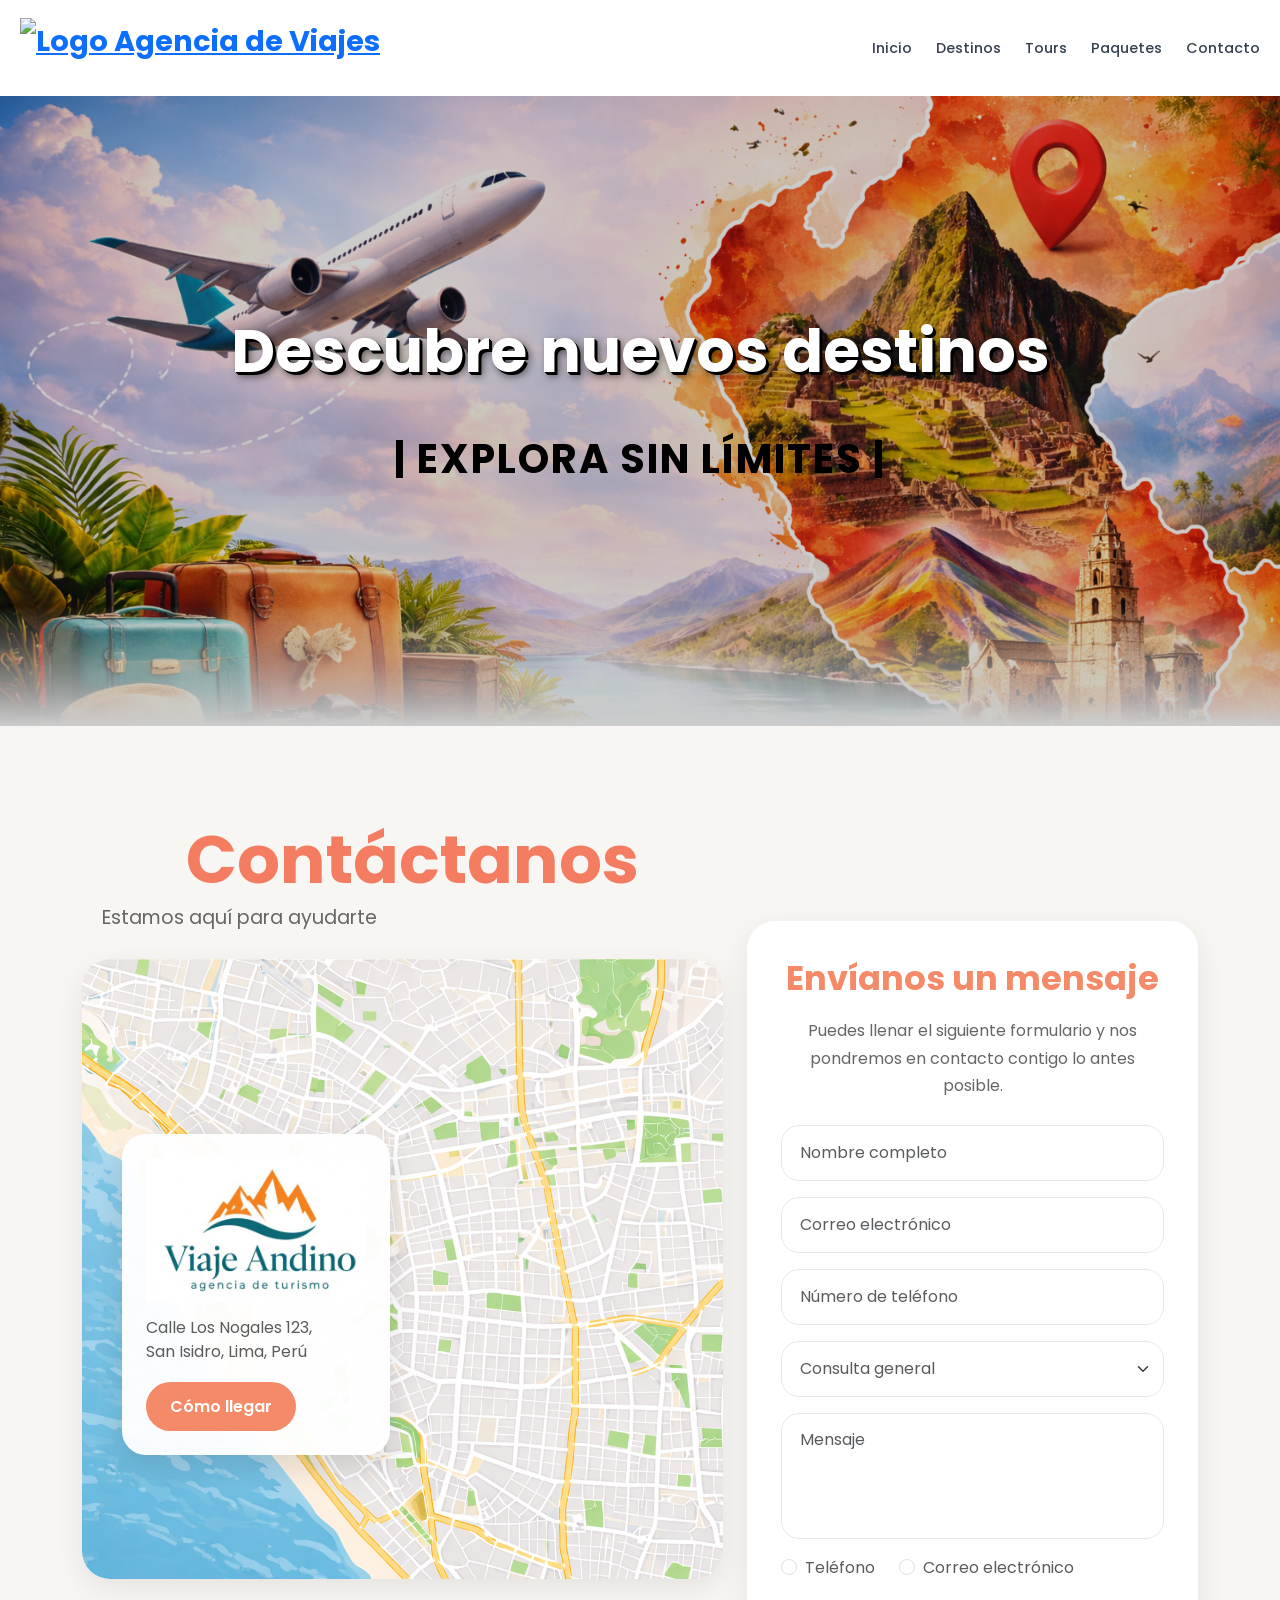
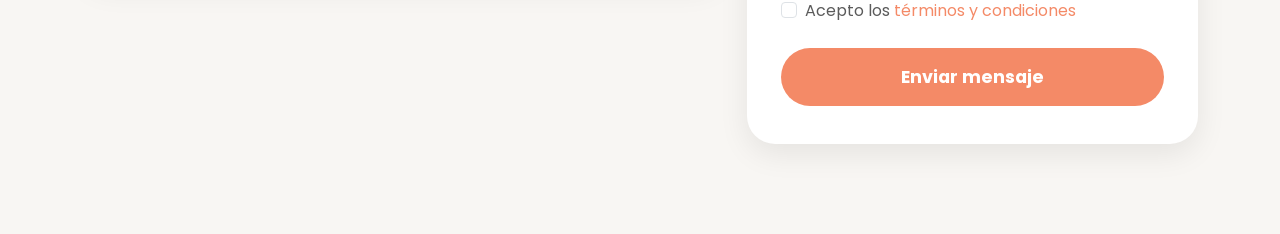
==== Contacto.html @ 8063d598 "Pagina de contacto actualizada" ====
<!doctype html>
<html lang="es">
<head>
  <meta charset="UTF-8">
  <meta name="viewport" content="width=device-width, initial-scale=1.0">
  <title>Contacto | Viaje Andino</title>

  <link href="https://cdn.jsdelivr.net/npm/bootstrap@5.3.3/dist/css/bootstrap.min.css" rel="stylesheet">
  <link href="https://fonts.googleapis.com/css2?family=Poppins:wght@400;500;600;700&display=swap" rel="stylesheet">
  <link rel="stylesheet" href="css/styles.css">
</head>
<body>

  <!-- HEADER / MENU -->
  <header>
    <nav class="contenedor-nav">
        <div class="logo">
            <a href="index.html">
                <img src="img/logo.png" alt="Logo Agencia de Viajes" class="img-logo" />
            </a>
        </div>
        <div class="menu-hamburguesa" id="btn-abrir">
            <i class="fa-solid fa-bars"></i>
        </div>

        <ul class="menu" id="menu-enlaces">
            <div class="btn-cerrar" id="btn-cerrar">
                <i class="fa-solid fa-xmark"></i>
            </div>            
            <li><a href="index.html">Inicio</a></li>
            <li><a href="destinos.html">Destinos</a></li>
            <li><a href="tours.html">Tours</a></li>
            <li><a href="paquetes.html">Paquetes</a></li>
            <li><a href="contacto.html">Contacto</a></li>
        </ul>
    </nav>
</header>
<section class="banner">
  <img src="img/Banner-contacto4.png" alt="Banner contacto">

  <div class="overlay-hero">
    <div class="banner-texto">
      <h2>Descubre nuevos destinos</h2>
      <p>| EXPLORA SIN LÍMITES |</p>
    </div>
  </div>
</section>

  <!-- CONTACTO -->
  <main>
    <section class="contacto">
      <div class="container">
        <div class="row align-items-start g-4">

          <!-- IZQUIERDA -->
          <div class="col-lg-7">
            <div class="contacto-header">
              <h2 class="contacto-titulo">Contáctanos</h2>
              <p class="contacto-subtitulo">Estamos aquí para ayudarte</p>
            </div>

            <div class="mapa-box">
              <img src="img/mapa-contacto.png" alt="Mapa de ubicación" class="mapa-img">

              <div class="info-agencia">
                <img src="img/LOGO AGENCIA.jpeg" alt="Logo Viaje Andino" class="logo-agencia">
                <p>Calle Los Nogales 123,<br>San Isidro, Lima, Perú</p>
                <a href="#" class="btn-llegar">Cómo llegar</a>
              </div>
            </div>
          </div>

          <!-- DERECHA -->
          <div class="col-lg-5">
            <div class="formulario-contacto">
              <h3>Envíanos un mensaje</h3>
              <p>
                Puedes llenar el siguiente formulario y nos pondremos en contacto contigo
                lo antes posible.
              </p>

              <form>
                <div class="mb-3">
                  <input type="text" class="form-control" placeholder="Nombre completo">
                </div>

                <div class="mb-3">
                  <input type="email" class="form-control" placeholder="Correo electrónico">
                </div>

                <div class="mb-3">
                  <input type="text" class="form-control" placeholder="Número de teléfono">
                </div>

                <div class="mb-3">
                  <select class="form-select">
                    <option selected>Consulta general</option>
                    <option>Reservas</option>
                    <option>Paquetes turísticos</option>
                    <option>Información</option>
                  </select>
                </div>

                <div class="mb-3">
                  <textarea class="form-control" rows="4" placeholder="Mensaje"></textarea>
                </div>

                <div class="mb-3 d-flex gap-4 flex-wrap">
                  <div class="form-check">
                    <input class="form-check-input" type="radio" name="contacto" id="telefono">
                    <label class="form-check-label" for="telefono">Teléfono</label>
                  </div>

                  <div class="form-check">
                    <input class="form-check-input" type="radio" name="contacto" id="correo">
                    <label class="form-check-label" for="correo">Correo electrónico</label>
                  </div>
                </div>

                <div class="form-check mb-4">
                  <input class="form-check-input" type="checkbox" id="terminos">
                  <label class="form-check-label" for="terminos">
                    Acepto los <a href="#">términos y condiciones</a>
                  </label>
                </div>

                <button type="submit" class="btn-enviar-contacto">Enviar mensaje</button>
              </form>
            </div>
          </div>

        </div>
      </div>
    </section>
  </main>

</body>
</html>
---- css/styles.css ----
/* GENERAL */

*{
margin:0;
padding:0;
box-sizing:border-box;
}

body{
font-family: Arial, Helvetica, sans-serif;
background:#e4e4e4;
line-height:1.6;
}


h2{
margin-bottom:40px;
text-align:center;
font-size:32px;
}

img{
width:100%;
display:block;
}

/* HEADER */

/* menú */

.header {
    position: fixed; /* Cambiado a fixed para que te siga al bajar */
    top: 0;
    left: 0;
    width: 100%;
    /* Fondo oscuro semi-transparente para dar contraste */
    background-color: rgba(0, 0, 0, 0.787); 
    backdrop-filter: blur(5px);     
    padding: 15px 0;
    z-index: 1000;
    transition: all 0.3s ease;
}

.contenedor-nav {
    max-width: 1400px;
    margin: 0 auto;
    display: flex;
    justify-content: space-between; 
    align-items: center;
    padding: 0 20px;
}

.img-logo {
  height: 60px; 
    width: auto; 
    display: block;
    transition: transform 0.3s ease; 
}

.menu {
    display: flex;
    gap: 30px;
    list-style: none;
    margin: 0;
    padding: 0;
}

.menu a {
    text-decoration: none;
    color: rgb(255, 255, 255);
    font-weight: 500;
    font-size: 0.9rem;
    transition: color 0.3s ease;
}

.menu a:hover {
    color: #fb4816; /* Un color de acento (rojo/naranja) que resalte */
}

.menu-hamburguesa, .btn-cerrar{
        display: none;
    }
/* 2. CELULARES GRANDES / TABLETS VERTICALES (Máximo 768px)
   Activación del Menú Hamburguesa y Grid */
@media screen and (max-width: 768px) {
    /* --- NAVEGACIÓN MÓVIL (HAMBURGUESA) --- */
    .menu-hamburguesa {
        display: block; /* Aparecen las 3 líneas */
        font-size: 2rem;
        cursor: pointer;
        color: #6d6d6d;
    }

    .menu {
        position: fixed;
        top: 0;
        right: -100%; /* Oculto a la derecha */
        width: 100%;
        height: 100vh;
        background: rgba(33, 33, 33, 0.95); 
        backdrop-filter: blur(15px); 
        display: flex;
        flex-direction: column;
        justify-content: center;
        align-items: center;
        transition: 0.5s cubic-bezier(0.4, 0, 0.2, 1);
        z-index: 9999;
    }

    .menu.active {
        right: 0; /* Desliza hacia adentro */
    }

    .btn-cerrar {
        display: block; /* Aparece la X */
        position: absolute;
        top: 30px;
        right: 30px;
        color: #6d6d6d;
        font-size: 2.5rem;
        cursor: pointer;
    }

    .menu li {
        margin: 20px 0;
    }

    .menu li a {
        color: #fff;
        font-size: 1.8rem;
        text-transform: uppercase;
    }
}
/* banner */


.banner img{
width:100%;
height:99vh;   
object-fit:cover;
display:block;
}

.banner::after{

content:"";

position:absolute;
left:0;
bottom:0;

width:100%;
height:120px;

background:linear-gradient(
to bottom,
rgba(255,255,255,0),
rgba(255,255,255,1)
);

}

.banner-texto{

 position: absolute;
    top: 0;
    left: 0;
    width: 100%;
    height: 100%;

    display: flex;
    flex-direction: column;
    justify-content: center; 
    align-items: center;     

    text-align: center;
    color: white;
    padding: 0 20px;

}

.banner-texto h2{
font-size:60px;
font-weight:bold;

text-shadow:
1px 1px 0 #000,
2px 2px 0 #000,
3px 3px 0 #000,
4px 4px 8px rgba(0,0,0,0.6);
}

.banner-texto p{
font-weight:bold;
font-size:40px;
letter-spacing:2px;
color: #000;
}

/* Banner texto responsive */
@media (max-width: 576px) {    

    .banner-texto h2 {
        font-size: 40px; 
        line-height: 1.2; 
    }

    .banner-texto p {
        font-size: 17px; 
    }

    .banner img{
    width: 100%;
    height: 100%;
    object-fit: cover;
}

.banner {
    position: relative;
    width: 100%;
    height: 400px; /* ajusta la altura de tu banner */
    overflow: hidden;
}

}

/* POR QUE CON NOSOTROS */

.por-que-nosotros{
background:#ffffff;
padding:75px 0;
}

.beneficio{

display:flex;
align-items:center;
gap:12px;

}

.icono{

font-size:28px;
color:#ff6b6b;

}

.beneficio h3{

margin:0;
font-weight:bold;


}

/* mobile */

@media (max-width:576px){

.beneficio{

flex-direction:column;
text-align:center;
margin-bottom:30px;
}

.icono{

font-size:32px;

}

}

/* PASOS PARA REGISTRAR VIAJE */


.pasos-viaje{

padding:80px 0;
background:#f8f9fa;

}


.imagen-pasos img{

width:100%;
border-radius:12px;

}


.paso{

background:white;

padding:25px;

border-radius:12px;

box-shadow:0 5px 15px rgba(0,0,0,0.08);

text-align:center;

transition:0.3s;

}

.paso:hover{

transform:translateY(-5px);

box-shadow:0 10px 25px rgba(0,0,0,0.15);

}


.icono-paso{

font-size:35px;

color:#ff6b6b;

margin-bottom:10px;

}


.paso h3{

font-size:18px;
font-weight:bold;

margin-bottom:8px;

}


.paso p{

font-size:14px;
color:#555;

}

/* SECCION CTA VIAJE */

.cta-viaje{
padding:120px 0;
}


.btn-cta{

display:inline-block;

margin-top:20px;

padding:12px 30px;

background:#ff6b6b;
color:white;

text-decoration:none;
font-weight:bold;

border-radius:30px;

}

/* DESTINOS POPULARES */

.destinos-populares{
padding:80px 0;
background:#f1f3f5;
}

.grid-destinos{

display:grid;
grid-template-columns:repeat(3,1fr);
grid-auto-rows:200px;
gap:15px;

margin-top:40px;
}

.destino{
position:relative;
overflow:hidden;
border-radius:10px;
display:block;
}

.destino img{
width:100%;
height:100%;
object-fit:cover;
display:block;
}

.overlay{

position:absolute;
top:0;
left:0;

width:100%;
height:100%;

background:rgba(0,0,0,0.6);

color:white;

display:flex;
flex-direction:column;
justify-content:center;
align-items:center;

text-align:center;

opacity:0;
transition:0.3s;

}

.overlay h3{ 

    font-size:30px; 
}

.destino:hover .overlay{
opacity:1;
}


.destino.grande{
grid-column:span 2;
grid-row:span 2;
}


@media (max-width:576px){

.grid-destinos{
grid-template-columns:1fr;
}

.destino.grande{
grid-column:span 1;
grid-row:span 1;
}

.overlay{
opacity:1;
justify-content:flex-end;
align-items:flex-start;
}

.overlay h3{

position:absolute;
bottom:20px;
left:20px;

color:white;
font-size:22px;
font-weight:bold;

text-shadow:0 2px 10px rgba(0,0,0,0.6);

}


}

/* PROMOCIONES */

.promo-viaje{

padding:120px 0;

}


/* TOUR PAQUETES */

.tour-paquetes{
background:#b197fc;
padding:80px 0;
}

.paquete{
background:white;
padding:30px;
border-radius:10px;
text-align:center;
min-height:200px;
box-shadow:0 4px 10px rgba(0,0,0,0.1);
}

.paquete h3{
margin-bottom:15px;
}

.paquete-card{
background:white;
border-radius:10px;
overflow:hidden;
box-shadow:0 4px 10px rgba(0,0,0,0.1);
transition:0.3s;
}

.paquete-card:hover{
transform:translateY(-5px);
}

.paquete-card img{
height:200px;
object-fit:cover;
}

.paquete-info{
padding:20px;
text-align:center;
}

.paquete-info h3{
margin-bottom:10px;
}

.duracion{
font-size:14px;
margin-bottom:10px;
color:#555;
}

.precio{
font-size:18px;
margin:15px 0;
color:#ff6b6b;
}

.btn-paquete{
display:inline-block;
padding:10px 20px;
background:#ff6b6b;
color:white;
text-decoration:none;
border-radius:5px;
}

.btn-paquete:hover{
background:#fa5252;
}

/* FOOTER */

footer{
background:#343a40;
color:white;
padding:40px 0;
text-align:center;
}


/* BOTONES DE LAS SECCIONES */


.btn-vermas{
display:inline-block;
padding:12px 25px;
background:#ff6b6b;
color:white;
text-decoration:none;
border-radius:6px;
margin-top:20px;
}

.btn-vermas:hover{
background:#fa5252;
}
/* CONTACTO */
*{
    margin: 0;
    padding: 0;
    box-sizing: border-box;
}

body{
    font-family: 'Poppins', sans-serif;
    background-color: #f8f6f3;
}

/* HEADER */
header{
    background-color: #ffffff;
    padding: 18px 0;
    box-shadow: 0 2px 8px rgba(0,0,0,0.05);
}

.logo{
    font-size: 1.8rem;
    font-weight: 700;
    color: #0f766e;
    margin: 0;
}

.menu{
    list-style: none;
    display: flex;
    justify-content: flex-end;
    gap: 24px;
    margin: 0;
    padding: 0;
}

.menu li a{
    text-decoration: none;
    color: #374151;
    font-weight: 500;
}

.menu li a:hover{
    color: #f48a67;
}

/* BANNER */
/* HEADER */
header{
    background-color: #ffffff;
    padding: 18px 0;
    box-shadow: 0 2px 8px rgba(0,0,0,0.05);
    margin-bottom: 0;
}

.logo{
    font-size: 1.8rem;
    font-weight: 700;
    color: #0f766e;
    margin: 0;
}

.menu{
    list-style: none;
    display: flex;
    justify-content: flex-end;
    gap: 24px;
    margin: 0;
    padding: 0;
}

.menu li a{
    text-decoration: none;
    color: #374151;
    font-weight: 500;
}

.menu li a:hover{
    color: #f48a67;
}

/* BANNER */
.banner{
    position: relative;
    width: 100%;
    height: 70vh;
    min-height: 500px;
    max-height: 750px;
    overflow: hidden;
}

.banner img{
    width: 100%;
    height: 100%;
    object-fit: cover;
    object-position: center 25%;
    display: block;
}

.overlay-hero{
    position: absolute;
    inset: 0;
    background: rgba(0, 0, 0, 0.20);
    display: flex;
    justify-content: center;
    align-items: center;
    z-index: 1;
}

.banner-texto{
    position: absolute;
    top: 50%;
    left: 50%;
    transform: translate(-50%, -50%);
    text-align: center;
    color: #fff;
    z-index: 2;
    width: 100%;
    padding: 0 20px;
}

@media (max-width: 991px){
    .banner{
        height: 48vh;
        min-height: 320px;
    }

    .banner-texto h2{
        font-size: 2.2rem;
    }

    .banner-texto p{
        font-size: 1rem;
        letter-spacing: 2px;
    }
}

/* RESPONSIVE */
@media (max-width: 991px){
    .menu{
        justify-content: center;
        flex-wrap: wrap;
        gap: 14px;
        margin-top: 15px;
    }

    .banner{
        height: 360px;
    }

    .banner img{
        object-position: center 22%;
    }

    .banner-texto h2{
        font-size: 2.3rem;
    }

    .banner-texto p{
        font-size: 1rem;
        letter-spacing: 2px;
    }
}

@media (max-width: 576px){
    .banner{
        height: 280px;
    }

    .banner img{
        object-position: center 25%;
    }

    .banner-texto h2{
        font-size: 1.8rem;
    }

    .banner-texto p{
        font-size: 0.9rem;
        letter-spacing: 1px;
    }
}

/* CONTACTO */
.contacto{
    background-color: #f8f6f3;
    padding: 100px 0 90px;
}

.contacto-header{
    margin-bottom: 25px;
    padding-left: 20px;
}

.contacto-titulo{
    font-size: 4.2rem;
    line-height: 1;
    font-weight: 700;
    color: #f47c61;
    margin-bottom: 10px;
}

.contacto-subtitulo{
    font-size: 1.2rem;
    color: #666;
    margin: 0;
}

.mapa-box{
    position: relative;
    border-radius: 28px;
    overflow: hidden;
    min-height: 620px;
    background-color: #fff;
    box-shadow: 0 10px 30px rgba(0,0,0,0.08);
}

.mapa-img{
    width: 100%;
    height: 620px;
    object-fit: cover;
    display: block;
}

.info-agencia{
    position: absolute;
    left: 40px;
    top: 175px;
    background: rgba(255,255,255,0.96);
    padding: 24px;
    border-radius: 24px;
    box-shadow: 0 12px 30px rgba(0,0,0,0.12);
    max-width: 360px;
}

.logo-agencia{
    width: 220px;
    max-width: 100%;
    margin-bottom: 14px;
}

.info-agencia p{
    font-size: 1rem;
    color: #5b5b5b;
    line-height: 1.5;
    margin-bottom: 18px;
}

.btn-llegar{
    display: inline-block;
    background-color: #f48a67;
    color: #fff;
    text-decoration: none;
    padding: 12px 24px;
    border-radius: 999px;
    font-weight: 600;
}

.btn-llegar:hover{
    background-color: #ef7b55;
    color: #fff;
}

/* FORMULARIO */
.formulario-contacto{
    background-color: #fff;
    border-radius: 28px;
    padding: 38px 34px;
    box-shadow: 0 10px 30px rgba(0,0,0,0.08);
    margin-top: 95px;
}

.formulario-contacto h3{
    text-align: center;
    color: #f48a67;
    font-size: 2.1rem;
    font-weight: 700;
    margin-bottom: 18px;
}

.formulario-contacto p{
    text-align: center;
    color: #666;
    font-size: 1rem;
    line-height: 1.7;
    margin-bottom: 26px;
}

.formulario-contacto .form-control,
.formulario-contacto .form-select{
    min-height: 56px;
    border-radius: 18px;
    border: 1px solid #ebe7e4;
    box-shadow: none;
    padding: 14px 18px;
    color: #5a5a5a;
}

.formulario-contacto textarea.form-control{
    min-height: 120px;
    resize: none;
}

.formulario-contacto .form-control:focus,
.formulario-contacto .form-select:focus{
    border-color: #f48a67;
    box-shadow: 0 0 0 0.15rem rgba(244, 138, 103, 0.18);
}

.form-check-input:checked{
    background-color: #f48a67;
    border-color: #f48a67;
}

.form-check-label{
    color: #5b5b5b;
}

.form-check-label a{
    color: #f48a67;
    text-decoration: none;
}

.btn-enviar-contacto{
    width: 100%;
    border: none;
    background-color: #f48a67;
    color: #fff;
    padding: 15px;
    border-radius: 999px;
    font-size: 1.1rem;
    font-weight: 700;
}

.btn-enviar-contacto:hover{
    background-color: #ef7b55;
}

/* RESPONSIVE */
@media (max-width: 991px){
    .menu{
        justify-content: center;
        flex-wrap: wrap;
        gap: 14px;
        margin-top: 15px;
    }

    .banner{
        height: 250px;
    }

    .banner-texto{
        left: 6%;
    }

    .banner-texto h2{
        font-size: 2rem;
    }

    .contacto{
        padding: 80px 0 70px;
    }

    .contacto-header{
        padding-left: 0;
        text-align: center;
    }

    .contacto-titulo{
        font-size: 3rem;
    }

    .mapa-box{
        min-height: auto;
    }

    .mapa-img{
        height: 360px;
    }

    .info-agencia{
        position: static;
        max-width: 100%;
        border-radius: 0 0 24px 24px;
        box-shadow: none;
    }

    .formulario-contacto{
        margin-top: 0;
    }
}
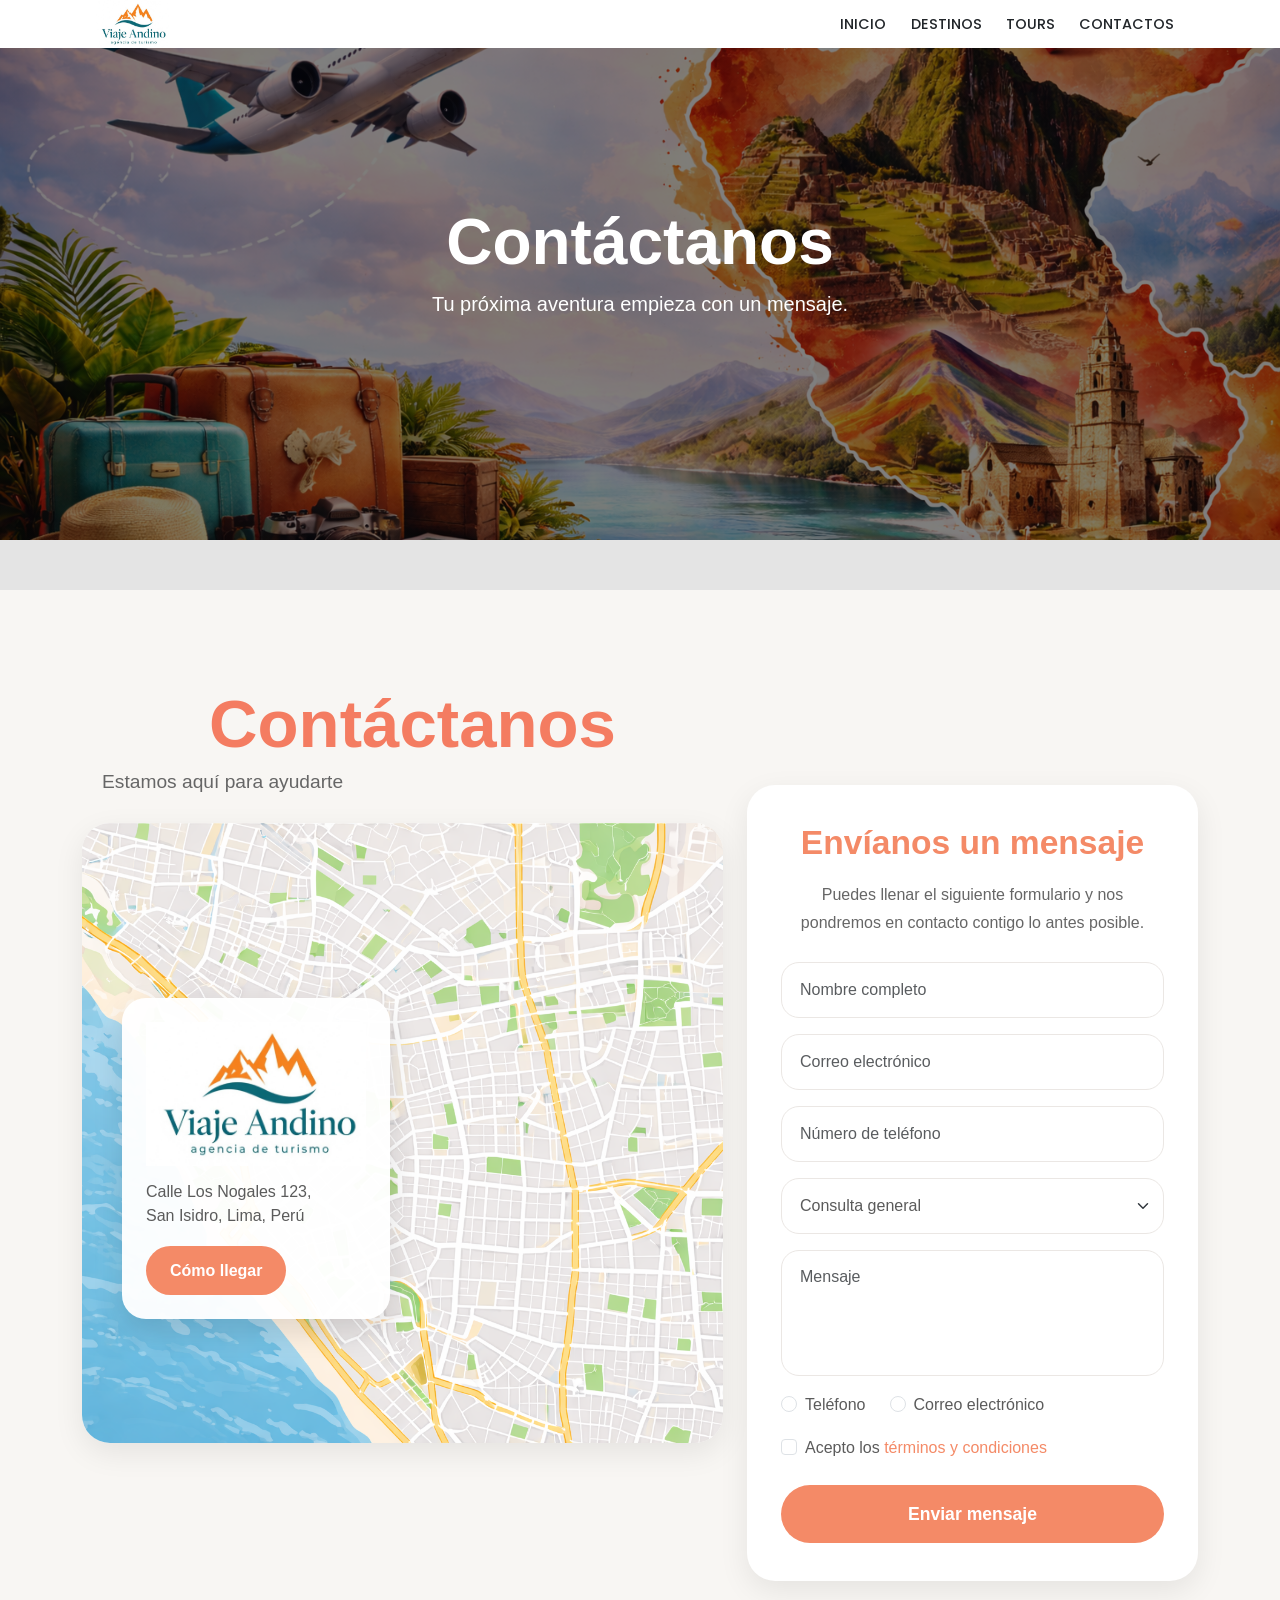
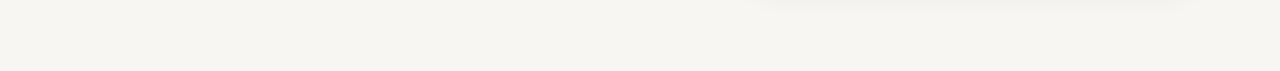
==== commit b89030b0: "Actualizacion a main" ====
--- a/Contacto.html
+++ b/Contacto.html
@@ -12,38 +12,32 @@
 <body>
 
   <!-- HEADER / MENU -->
-  <header>
-    <nav class="contenedor-nav">
-        <div class="logo">
-            <a href="index.html">
-                <img src="img/logo.png" alt="Logo Agencia de Viajes" class="img-logo" />
-            </a>
+ <header id="header">       
+<nav class="menu">         
+    <div class="logo">           
+        <a href="#">             
+            <img src="img/LOGO AGENCIA.jpeg" alt="" class="img-fluid img-logo" />           
+        </a>           
+        <a href="#" class="btn-menu" id="btn-menu">             
+            <i class="fa-solid fa-bars icono-menu"></i>           
+        </a>         
+    </div>         
+    <div class="enlaces" id="enlaces">           
+        <a href="index.html">INICIO</a>          
+        <a href="destinos.html">DESTINOS</a>           
+        <a href="tour.html">TOURS</a>           
+        <a href="contacto.html">CONTACTOS</a>                 
+        </div>       
+        </nav>     
+    </header>
+
+<!--BANNER -->
+
+<section class="hero">
+        <div class="container">
+            <h1 class="display-3 fw-bold">Contáctanos</h1>
+            <p class="lead">Tu próxima aventura empieza con un mensaje.</p>
         </div>
-        <div class="menu-hamburguesa" id="btn-abrir">
-            <i class="fa-solid fa-bars"></i>
-        </div>
-
-        <ul class="menu" id="menu-enlaces">
-            <div class="btn-cerrar" id="btn-cerrar">
-                <i class="fa-solid fa-xmark"></i>
-            </div>            
-            <li><a href="index.html">Inicio</a></li>
-            <li><a href="destinos.html">Destinos</a></li>
-            <li><a href="tours.html">Tours</a></li>
-            <li><a href="paquetes.html">Paquetes</a></li>
-            <li><a href="contacto.html">Contacto</a></li>
-        </ul>
-    </nav>
-</header>
-<section class="banner">
-  <img src="img/Banner-contacto4.png" alt="Banner contacto">
-
-  <div class="overlay-hero">
-    <div class="banner-texto">
-      <h2>Descubre nuevos destinos</h2>
-      <p>| EXPLORA SIN LÍMITES |</p>
-    </div>
-  </div>
 </section>
 
   <!-- CONTACTO -->
@@ -133,6 +127,9 @@
       </div>
     </section>
   </main>
+  
+<script src="js/WE_MC_02_headroom.min.js"></script>
+<script src="js/WE_MC_04_menu-flex.js"></script>
 
 </body>
 </html>
--- a/css/styles.css
+++ b/css/styles.css
@@ -26,111 +26,93 @@
 
 /* HEADER */
 
-/* menú */
-
-.header {
-    position: fixed; /* Cambiado a fixed para que te siga al bajar */
+/* inicio de menú */
+
+header{
+    background-color:#fff;
+    position: fixed;
     top: 0;
-    left: 0;
     width: 100%;
-    /* Fondo oscuro semi-transparente para dar contraste */
-    background-color: rgba(0, 0, 0, 0.787); 
-    backdrop-filter: blur(5px);     
-    padding: 15px 0;
     z-index: 1000;
-    transition: all 0.3s ease;
-}
-
-.contenedor-nav {
-    max-width: 1400px;
-    margin: 0 auto;
+    box-shadow: 0 0 4px var(--colorSombras);
+}
+
+.menu{
+    width: 85%;
+    margin: auto;
     display: flex;
-    justify-content: space-between; 
+    flex-direction: row;
+    justify-content: space-between;
     align-items: center;
-    padding: 0 20px;
-}
-
-.img-logo {
-  height: 60px; 
-    width: auto; 
-    display: block;
-    transition: transform 0.3s ease; 
-}
-
-.menu {
-    display: flex;
-    gap: 30px;
-    list-style: none;
-    margin: 0;
-    padding: 0;
-}
-
-.menu a {
-    text-decoration: none;
-    color: rgb(255, 255, 255);
-    font-weight: 500;
-    font-size: 0.9rem;
-    transition: color 0.3s ease;
-}
-
-.menu a:hover {
-    color: #fb4816; /* Un color de acento (rojo/naranja) que resalte */
-}
-
-.menu-hamburguesa, .btn-cerrar{
-        display: none;
-    }
-/* 2. CELULARES GRANDES / TABLETS VERTICALES (Máximo 768px)
-   Activación del Menú Hamburguesa y Grid */
-@media screen and (max-width: 768px) {
-    /* --- NAVEGACIÓN MÓVIL (HAMBURGUESA) --- */
-    .menu-hamburguesa {
-        display: block; /* Aparecen las 3 líneas */
-        font-size: 2rem;
-        cursor: pointer;
-        color: #6d6d6d;
-    }
-
-    .menu {
-        position: fixed;
-        top: 0;
-        right: -100%; /* Oculto a la derecha */
+    font-family: 'Poppins';
+}
+
+.img-logo{
+    height: 3em;
+ 
+}
+
+.btn-menu{
+    display: none;
+}
+
+.enlaces{
+text-align: right;
+}
+.enlaces a{
+color: var(--colorParrafos);
+text-decoration: none;
+font-size: .9em;
+padding: .7em;
+font-weight: 500;
+}
+
+
+/*INICIO DE RESPONSIVE WEB DESING */
+
+@media screen and (max-width:1023px) {
+    .menu{
+flex-direction: column;
+    }
+    .btn-menu{
+        display: block;
+    }
+    .icono-menu{
+        color: var(--colorPrimario);
+        font-size: 2em;
+    }
+    .logo{
+        display: flex;
+        flex-direction: row;
+        justify-content: space-between;
         width: 100%;
-        height: 100vh;
-        background: rgba(33, 33, 33, 0.95); 
-        backdrop-filter: blur(15px); 
+        margin-top: 1em;
+    }
+    .enlaces{
         display: flex;
         flex-direction: column;
-        justify-content: center;
-        align-items: center;
-        transition: 0.5s cubic-bezier(0.4, 0, 0.2, 1);
-        z-index: 9999;
-    }
-
-    .menu.active {
-        right: 0; /* Desliza hacia adentro */
-    }
-
-    .btn-cerrar {
-        display: block; /* Aparece la X */
-        position: absolute;
-        top: 30px;
-        right: 30px;
-        color: #6d6d6d;
-        font-size: 2.5rem;
-        cursor: pointer;
-    }
-
-    .menu li {
-        margin: 20px 0;
-    }
-
-    .menu li a {
-        color: #fff;
-        font-size: 1.8rem;
-        text-transform: uppercase;
-    }
-}
+        text-align: center;
+    }
+}
+
+
+
+/* Banner inicio*/
+
+.hero-inicio{
+            background: linear-gradient(rgba(0,0,0,0.5), rgba(0,0,0,0.5)), 
+                        url('../img/banner.jpeg');
+            background-size: cover;
+            background-position: center;
+            height: 60vh;
+            display: flex;
+            align-items: center;
+            justify-content: center;
+            color: white;
+            text-align: center;
+            margin-bottom: 50px;
+        }
+
 /* banner */
 
 
@@ -488,7 +470,7 @@
 /* TOUR PAQUETES */
 
 .tour-paquetes{
-background:#b197fc;
+background:#d9d5e4;
 padding:80px 0;
 }
 
@@ -582,187 +564,9 @@
 .btn-vermas:hover{
 background:#fa5252;
 }
-/* CONTACTO */
-*{
-    margin: 0;
-    padding: 0;
-    box-sizing: border-box;
-}
-
-body{
-    font-family: 'Poppins', sans-serif;
-    background-color: #f8f6f3;
-}
-
-/* HEADER */
-header{
-    background-color: #ffffff;
-    padding: 18px 0;
-    box-shadow: 0 2px 8px rgba(0,0,0,0.05);
-}
-
-.logo{
-    font-size: 1.8rem;
-    font-weight: 700;
-    color: #0f766e;
-    margin: 0;
-}
-
-.menu{
-    list-style: none;
-    display: flex;
-    justify-content: flex-end;
-    gap: 24px;
-    margin: 0;
-    padding: 0;
-}
-
-.menu li a{
-    text-decoration: none;
-    color: #374151;
-    font-weight: 500;
-}
-
-.menu li a:hover{
-    color: #f48a67;
-}
-
-/* BANNER */
-/* HEADER */
-header{
-    background-color: #ffffff;
-    padding: 18px 0;
-    box-shadow: 0 2px 8px rgba(0,0,0,0.05);
-    margin-bottom: 0;
-}
-
-.logo{
-    font-size: 1.8rem;
-    font-weight: 700;
-    color: #0f766e;
-    margin: 0;
-}
-
-.menu{
-    list-style: none;
-    display: flex;
-    justify-content: flex-end;
-    gap: 24px;
-    margin: 0;
-    padding: 0;
-}
-
-.menu li a{
-    text-decoration: none;
-    color: #374151;
-    font-weight: 500;
-}
-
-.menu li a:hover{
-    color: #f48a67;
-}
-
-/* BANNER */
-.banner{
-    position: relative;
-    width: 100%;
-    height: 70vh;
-    min-height: 500px;
-    max-height: 750px;
-    overflow: hidden;
-}
-
-.banner img{
-    width: 100%;
-    height: 100%;
-    object-fit: cover;
-    object-position: center 25%;
-    display: block;
-}
-
-.overlay-hero{
-    position: absolute;
-    inset: 0;
-    background: rgba(0, 0, 0, 0.20);
-    display: flex;
-    justify-content: center;
-    align-items: center;
-    z-index: 1;
-}
-
-.banner-texto{
-    position: absolute;
-    top: 50%;
-    left: 50%;
-    transform: translate(-50%, -50%);
-    text-align: center;
-    color: #fff;
-    z-index: 2;
-    width: 100%;
-    padding: 0 20px;
-}
-
-@media (max-width: 991px){
-    .banner{
-        height: 48vh;
-        min-height: 320px;
-    }
-
-    .banner-texto h2{
-        font-size: 2.2rem;
-    }
-
-    .banner-texto p{
-        font-size: 1rem;
-        letter-spacing: 2px;
-    }
-}
-
-/* RESPONSIVE */
-@media (max-width: 991px){
-    .menu{
-        justify-content: center;
-        flex-wrap: wrap;
-        gap: 14px;
-        margin-top: 15px;
-    }
-
-    .banner{
-        height: 360px;
-    }
-
-    .banner img{
-        object-position: center 22%;
-    }
-
-    .banner-texto h2{
-        font-size: 2.3rem;
-    }
-
-    .banner-texto p{
-        font-size: 1rem;
-        letter-spacing: 2px;
-    }
-}
-
-@media (max-width: 576px){
-    .banner{
-        height: 280px;
-    }
-
-    .banner img{
-        object-position: center 25%;
-    }
-
-    .banner-texto h2{
-        font-size: 1.8rem;
-    }
-
-    .banner-texto p{
-        font-size: 0.9rem;
-        letter-spacing: 1px;
-    }
-}
+
+
+
 
 /* CONTACTO */
 .contacto{
@@ -971,4 +775,484 @@
     .formulario-contacto{
         margin-top: 0;
     }
-}+}
+
+/* INICIO DE DESTINOS */
+
+
+.descripcion-viaje{
+
+padding:80px 0;
+
+background:white;
+
+}
+
+/* Banner destinos*/
+
+    .hero-destinos {
+         background: linear-gradient(rgba(0,0,0,0.5), rgba(0,0,0,0.5)), 
+                        url('https://images.unsplash.com/photo-1469474968028-56623f02e42e?auto=format&fit=crop&w=1350&q=80');
+            background-size: cover;
+            background-position: center;
+            height: 60vh;
+            display: flex;
+            align-items: center;
+            justify-content: center;
+            color: white;
+            text-align: center;
+            margin-bottom: 50px;
+        }
+
+    /* Descripcion destinos */
+
+.imagen-viaje{
+
+border-radius:10px;
+
+box-shadow:0 10px 25px rgba(0,0,0,0.15);
+
+}
+
+.texto-viaje h2{
+
+font-weight:bold;
+
+margin-bottom:20px;
+
+}
+
+.texto-viaje p{
+
+color:#555;
+
+margin-bottom:20px;
+
+}
+
+.lista-viaje{
+
+list-style:none;
+
+padding:0;
+
+margin-bottom:25px;
+
+}
+
+.lista-viaje li{
+
+margin-bottom:10px;
+
+font-weight:500;
+
+}
+
+.lista-viaje i{
+
+color:#28a745;
+
+margin-right:8px;
+
+}
+
+/* filtro*/
+
+.filtro-experiencias{
+
+padding:70px 0;
+background:#f8f9fa;
+
+}
+
+.filtro-item{
+
+background:white;
+
+padding:25px 10px;
+
+border-radius:10px;
+
+cursor:pointer;
+
+transition:0.3s;
+
+}
+
+.filtro-item i{
+
+font-size:30px;
+
+margin-bottom:10px;
+
+color:#0d6efd;
+
+}
+
+.filtro-item p{
+
+margin:0;
+font-weight:600;
+
+}
+
+/* hover */
+
+.filtro-item:hover{
+
+transform:translateY(-5px);
+
+box-shadow:0 10px 20px rgba(0,0,0,0.1);
+
+}
+
+
+/* lista de destinos */
+.destinos-lista{
+
+padding:80px 0;
+
+background:#f8f9fa;
+
+}
+
+/* card */
+
+.destino-card{
+
+background:white;
+
+border-radius:12px;
+
+overflow:hidden;
+
+box-shadow:0 10px 25px rgba(0,0,0,0.1);
+
+transition:0.3s;
+
+}
+
+.destino-card:hover{
+
+transform:translateY(-5px);
+
+}
+
+/* imagen */
+
+.destino-card img{
+
+width:100%;
+
+height:220px;
+
+object-fit:cover;
+
+}
+
+/* info */
+
+.destino-info{
+
+padding:20px;
+
+}
+
+/* etiqueta */
+
+.etiqueta{
+
+display:inline-block;
+
+background:#0d6efd;
+
+color:white;
+
+font-size:12px;
+
+padding:4px 10px;
+
+border-radius:20px;
+
+margin-bottom:10px;
+
+}
+
+/* titulo */
+
+.destino-info h3{
+
+font-size:20px;
+
+font-weight:bold;
+
+margin-bottom:10px;
+
+}
+
+/* descripcion */
+
+.destino-info p{
+
+font-size:14px;
+
+color:#555;
+
+margin-bottom:15px;
+
+}
+
+/* link */
+
+.destino-link{
+
+text-decoration:none;
+
+font-weight:600;
+
+color:#0d6efd;
+
+}
+
+.destino-link i{
+
+margin-left:5px;
+
+transition:0.3s;
+
+}
+
+.destino-link:hover i{
+
+transform:translateX(5px);
+
+}
+
+/* boton destinos */
+
+.btn-ver-todos{
+
+display:inline-block;
+
+padding:12px 30px;
+
+background:#0d6efd;
+
+color:white;
+
+text-decoration:none;
+
+font-weight:600;
+
+border-radius:30px;
+
+transition:0.3s;
+
+}
+
+.btn-ver-todos:hover{
+
+background:#084298;
+
+transform:translateY(-2px);
+
+}
+
+/* CTA */
+
+.cta-destinos{
+background:#ff6b6b;
+padding:80px 0;
+color:white;
+}
+
+.btn-demo{
+display:inline-block;
+margin-top:20px;
+padding:12px 30px;
+background:white;
+color:black;
+text-decoration:none;
+border-radius:30px;
+}
+
+
+/* INICIO DE TOURS */
+
+
+.pagina-tours{
+
+padding:80px 0;
+
+background:#f8f9fa;
+
+}
+
+/* Banner tours*/
+
+.hero {
+            background: linear-gradient(rgba(0,0,0,0.5), rgba(0,0,0,0.5)), 
+                        url('https://images.unsplash.com/photo-1469474968028-56623f02e42e?auto=format&fit=crop&w=1350&q=80');
+            background-size: cover;
+            background-position: center;
+            height: 60vh;
+            display: flex;
+            align-items: center;
+            justify-content: center;
+            color: white;
+            text-align: center;
+            margin-bottom: 50px;
+        }
+        
+
+/* Filtro tours */
+
+.filtro-tours{
+
+background:white;
+padding:25px;
+border-radius:10px;
+box-shadow:0 5px 15px rgba(0,0,0,0.1);
+
+position: sticky;
+top:100px;
+
+}
+
+
+/* Formulario tours */
+
+.form-reserva{
+
+background:white;
+padding:25px;
+border-radius:10px;
+box-shadow:0 5px 15px rgba(0,0,0,0.1);
+
+position: sticky;
+top:100px;
+
+}
+
+.btn-buscar{
+
+width:100%;
+
+padding:10px;
+
+background:#0d6efd;
+
+color:white;
+
+border:none;
+
+border-radius:6px;
+
+}
+
+
+/* cards tours */
+
+.tour-card{
+
+display:flex;
+
+background:white;
+
+border-radius:10px;
+
+overflow:hidden;
+
+box-shadow:0 5px 15px rgba(0,0,0,0.1);
+
+}
+
+.tour-card img {
+    width: 200px;           
+    height: 150px;          
+    object-fit: cover;      
+    flex-shrink: 0;         
+}
+
+.tour-info{
+
+padding:15px;
+
+}
+
+.tour-card img {
+    width: 200px;           /* ancho fijo */
+    height: 210px;          /* alto fijo */
+    object-fit: cover;      /* recorta sin distorsionar */
+    flex-shrink: 0;         /* evita que se achique */
+}
+
+.precio{
+
+margin:8px 0;
+
+color:#0d6efd;
+
+}
+
+.ver-tour {
+    text-decoration: none;
+    font-weight: 600;
+    color: #198754;
+}
+
+
+/* formulario tours */
+
+.form-reserva{
+
+background:white;
+
+padding:25px;
+
+border-radius:10px;
+
+box-shadow:0 5px 15px rgba(0,0,0,0.1);
+
+
+position:sticky;
+
+top:100px;
+
+}
+
+.btn-reservar{
+
+width:100%;
+
+padding:10px;
+
+background:#198754;
+
+color:white;
+
+border:none;
+
+border-radius:6px;
+
+}
+
+
+/* INICIO CONTACTOS*/
+
+/* Banner contacto*/
+
+.hero {
+            background: linear-gradient(rgba(0,0,0,0.5), rgba(0,0,0,0.5)), 
+                        url('../img/Banner-contacto4.png');
+            background-size: cover;
+            background-position: center;
+            height: 60vh;
+            display: flex;
+            align-items: center;
+            justify-content: center;
+            color: white;
+            text-align: center;
+            margin-bottom: 50px;
+        }
+        
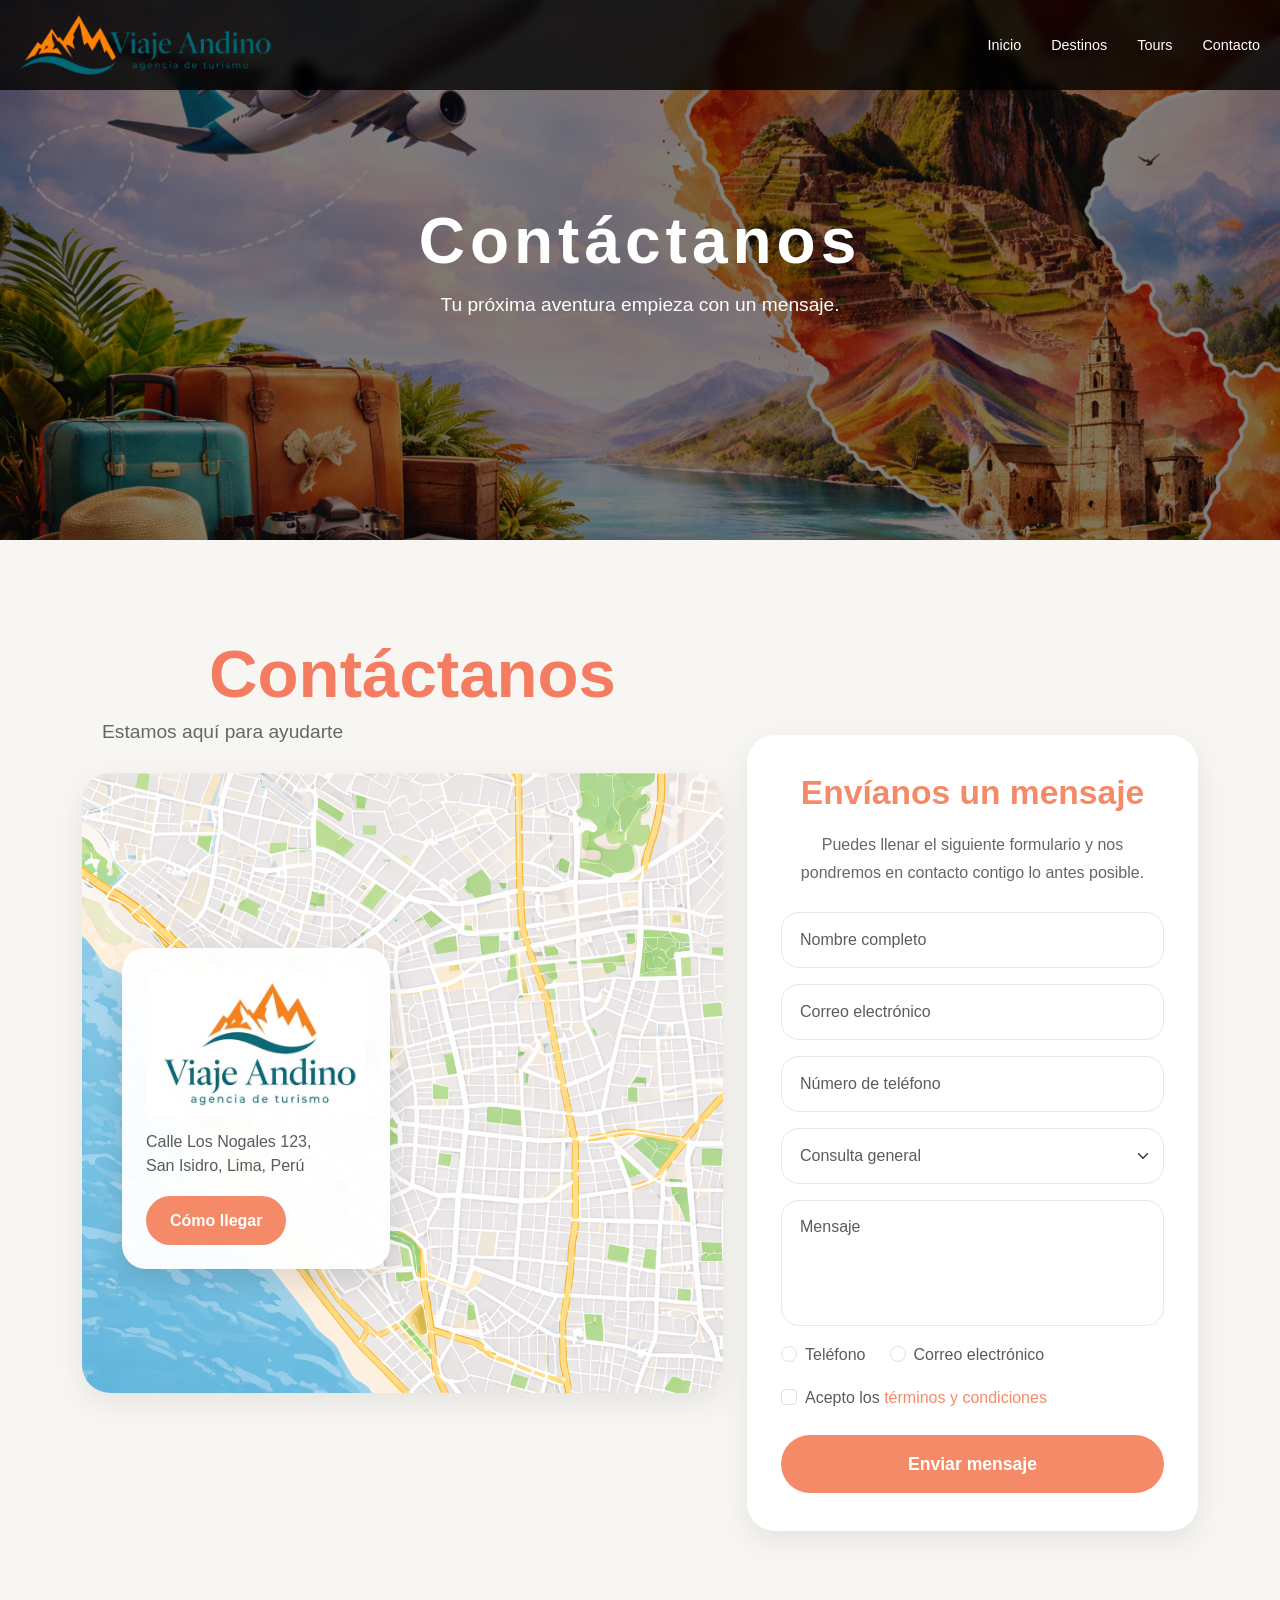
==== commit 4674a1ce: "rama de prueba completa" ====
--- a/Contacto.html
+++ b/Contacto.html
@@ -12,33 +12,40 @@
 <body>
 
   <!-- HEADER / MENU -->
- <header id="header">       
-<nav class="menu">         
-    <div class="logo">           
-        <a href="#">             
-            <img src="img/LOGO AGENCIA.jpeg" alt="" class="img-fluid img-logo" />           
-        </a>           
-        <a href="#" class="btn-menu" id="btn-menu">             
-            <i class="fa-solid fa-bars icono-menu"></i>           
-        </a>         
-    </div>         
-    <div class="enlaces" id="enlaces">           
-        <a href="index.html">INICIO</a>          
-        <a href="destinos.html">DESTINOS</a>           
-        <a href="tour.html">TOURS</a>           
-        <a href="contacto.html">CONTACTOS</a>                 
-        </div>       
-        </nav>     
-    </header>
+  <header>
+    <nav class="contenedor-nav">
+        <div class="logo">
+            <a href="index.html">
+                <img src="img/logo.png" alt="Logo Agencia de Viajes" class="img-logo" />
+            </a>
+        </div>
+        <div class="menu-hamburguesa" id="btn-abrir">
+            <i class="fa-solid fa-bars"></i>
+        </div>
+
+        <ul class="menu" id="menu-enlaces">
+            <div class="btn-cerrar" id="btn-cerrar">
+                <i class="fa-solid fa-xmark"></i>
+            </div>            
+            <li><a href="index.html">Inicio</a></li>
+            <li><a href="destinos.html">Destinos</a></li>
+            <li><a href="tour.html">Tours</a></li>
+            <li><a href="Contacto.html">Contacto</a></li>
+        </ul>
+    </nav>
+</header>
 
 <!--BANNER -->
 
-<section class="hero">
-        <div class="container">
-            <h1 class="display-3 fw-bold">Contáctanos</h1>
-            <p class="lead">Tu próxima aventura empieza con un mensaje.</p>
+<section class="hero-banner">
+        <div class="overlay-hero">
+            <div class="texto-banner">
+                <h1>Contáctanos</h1>
+                <p>Tu próxima aventura empieza con un mensaje.</p>
+            </div>
         </div>
-</section>
+        <img src="img/banner-contacto.png" alt="Destinos Perú" />
+    </section>
 
   <!-- CONTACTO -->
   <main>
--- a/css/styles.css
+++ b/css/styles.css
@@ -1,32 +1,32 @@
 /* GENERAL */
 
-*{
-margin:0;
-padding:0;
-box-sizing:border-box;
-}
-
-body{
-font-family: Arial, Helvetica, sans-serif;
-background:#e4e4e4;
-line-height:1.6;
-}
-
-
-h2{
-margin-bottom:40px;
-text-align:center;
-font-size:32px;
-}
-
-img{
-width:100%;
-display:block;
-}
-
-/* HEADER */
-
-/* inicio de menú */
+* {
+    margin: 0;
+    padding: 0;
+    box-sizing: border-box;
+}
+
+body {
+    font-family: Arial, Helvetica, sans-serif;
+    background: #e4e4e4;
+    line-height: 1.6;
+}
+
+
+h2 {
+    margin-bottom: 40px;
+    text-align: center;
+    font-size: 32px;
+}
+
+img {
+    width: 100%;
+    display: block;
+}
+
+/* HEADER
+
+/* inicio de menú 
 
 header{
     background-color:#fff;
@@ -68,7 +68,7 @@
 }
 
 
-/*INICIO DE RESPONSIVE WEB DESING */
+/*INICIO DE RESPONSIVE WEB DESING 
 
 @media screen and (max-width:1023px) {
     .menu{
@@ -93,493 +93,725 @@
         flex-direction: column;
         text-align: center;
     }
-}
-
-
-
-/* Banner inicio*/
-
-.hero-inicio{
-            background: linear-gradient(rgba(0,0,0,0.5), rgba(0,0,0,0.5)), 
-                        url('../img/banner.jpeg');
-            background-size: cover;
-            background-position: center;
-            height: 60vh;
-            display: flex;
-            align-items: center;
-            justify-content: center;
-            color: white;
-            text-align: center;
-            margin-bottom: 50px;
-        }
-
-/* banner */
-
-
-.banner img{
-width:100%;
-height:99vh;   
-object-fit:cover;
-display:block;
-}
-
-.banner::after{
-
-content:"";
-
-position:absolute;
-left:0;
-bottom:0;
-
-width:100%;
-height:120px;
-
-background:linear-gradient(
-to bottom,
-rgba(255,255,255,0),
-rgba(255,255,255,1)
-);
-
-}
-
-.banner-texto{
-
- position: absolute;
+} */
+
+
+
+/* HEADER PATRICK */
+
+/*  menú */
+
+
+header {
+    position: fixed;
+    top: 0;
+    left: 0;
+    width: 100%;
+    background-color: rgba(0, 0, 0, 0.787);
+    backdrop-filter: blur(5px);
+    padding: 15px 0;
+    z-index: 1000;
+    transition: all 0.3s ease;
+}
+
+.contenedor-nav {
+    max-width: 1400px;
+    margin: 0 auto;
+    display: flex;
+    justify-content: space-between;
+    align-items: center;
+    padding: 0 20px;
+}
+
+.img-logo {
+    height: 60px;
+    width: auto;
+    display: block;
+    transition: transform 0.3s ease;
+}
+
+.menu {
+    display: flex;
+    gap: 30px;
+    list-style: none;
+    margin: 0;
+    padding: 0;
+}
+
+.menu a {
+    text-decoration: none;
+    color: rgb(255, 255, 255);
+    font-weight: 500;
+    font-size: 0.9rem;
+    transition: color 0.3s ease;
+}
+
+.menu a:hover {
+    color: #fb4816;
+}
+
+.menu-hamburguesa,
+.btn-cerrar {
+    display: none;
+}
+
+
+/* Fin Inicio */
+
+/* --- INICIO SECCIÓN DESTINOS PATRICK --- */
+
+/*  HERO BANNER */
+
+.hero-banner {
+    position: relative;
+    height: 60vh; /* Altura ajustada para destinos */
+    overflow: hidden;
+}
+
+.hero-banner img {
+    width: 100%;
+    height: 100%;
+    object-fit: cover;
+}
+
+.overlay-hero {
+    position: absolute;
     top: 0;
     left: 0;
     width: 100%;
     height: 100%;
-
+    background: rgba(0, 0, 0, 0.5); /* Oscurece un poco la imagen para leer el texto */
     display: flex;
-    flex-direction: column;
-    justify-content: center; 
-    align-items: center;     
-
+    justify-content: center;
+    align-items: center;
+    z-index: 1;
+}
+
+.texto-banner {
     text-align: center;
     color: white;
+}
+
+.texto-banner h1 {
+    font-size: 4rem;
+    font-weight: 800;
+    letter-spacing: 5px;
+    margin-bottom: 10px;
+}
+
+.texto-banner p {
+    font-size: 1.2rem;
+    font-weight: 300;
+}
+
+
+   /* CONTENIDO Y FILTROS */
+
+/* Contenedor de la sección de filtros */
+.seccion-filtros {
+    padding: 30px 0;
+    
+}
+
+.container-filtros {
+    max-width: 1200px;
+    margin: 0 auto;
     padding: 0 20px;
-
-}
-
-.banner-texto h2{
-font-size:60px;
-font-weight:bold;
-
-text-shadow:
-1px 1px 0 #000,
-2px 2px 0 #000,
-3px 3px 0 #000,
-4px 4px 8px rgba(0,0,0,0.6);
-}
-
-.banner-texto p{
-font-weight:bold;
-font-size:40px;
-letter-spacing:2px;
-color: #000;
-}
-
-/* Banner texto responsive */
-@media (max-width: 576px) {    
-
-    .banner-texto h2 {
-        font-size: 40px; 
-        line-height: 1.2; 
-    }
-
-    .banner-texto p {
-        font-size: 17px; 
-    }
-
-    .banner img{
+    display: flex;
+    align-items: center;
+    gap: 15px; /* Espacio entre botones */
+}
+
+/* Estilo de los botones de texto (Costa, Sierra, Selva) */
+.btn-filtro {
+    background-color: #ededed; /* El gris suave de tu imagen */
+    border: none;
+    padding: 10px 35px;
+    border-radius: 50px; /* Botones tipo cápsula */
+    font-family: 'Poppins', sans-serif;
+    font-weight: 600;
+    color: #444;
+    cursor: pointer;
+    transition: all 0.3s ease;
+}
+
+.btn-filtro:hover {
+    background-color: #007BFF;
+    color: white;
+    transform: translateY(-2px);
+}
+
+    /* Estilo para el icono de filtro aparte */
+    .btn-icono-filtro {
+        background-color: transparent;
+
+        border: none;
+        font-size: 1.2rem;
+        color: #333;
+        cursor: pointer;
+        margin-left: 10px;
+        padding: 10px;
+        transition: color 0.3s ease;
+    }
+
+    .btn-icono-filtro:hover {
+        color: #007BFF;
+   
+    }
+
+    /*CONTENIDO PRINCIPAL*/
+    .contenido-principal {
+        max-width: 1200px;
+        margin: 60px auto;
+        padding: 0 20px;
+    }
+
+    .filtros-categorias {
+        display: flex;
+        gap: 15px;
+        margin-bottom: 40px;
+    }
+
+    .capsula {
+        width: 180px;
+        background: #E0E0E0;
+        border-radius: 30px;
+        height: 40px;
+    }
+
+    .capsula-pequena {
+        width: 60px;
+        background: #E0E0E0;
+        border-radius: 30px;
+        height: 40px;
+    }
+
+    /* 4. EL MOSAICO (GRID) */
+    .grid-layout {
+        display: grid;
+        grid-template-columns: repeat(3, 1fr);
+        grid-auto-rows: 250px;
+        gap: 25px;
+    }
+
+    .card {
+        background-color: #D9D9D9;
+        border-radius: 25px;
+        transition: transform 0.3s ease;
+    }
+
+    .card:hover {
+        transform: translateY(-5px);
+    }
+
+    /* Card Vertical Destacada */
+    .card-vertical {
+        grid-row: span 2;
+    }
+
+    /* Paginación */
+    .paginacion {
+        display: flex;
+        justify-content: center;
+        gap: 12px;
+        margin: 40px 0 60px;
+    }
+
+    .punto {
+        width: 12px;
+        height: 12px;
+        background: #D9D9D9;
+        border-radius: 50%;
+        cursor: pointer;
+    }
+
+    .punto.activo {
+        background: #007BFF;
+    }
+
+    /* GRID INFERIOR */
+    .grid-inferior {
+        display: grid;
+        grid-template-columns: repeat(2, 1fr);
+        gap: 20px;
+    }
+
+    .card-horizontal {
+        background: #D9D9D9;
+        height: 150px;
+        border-radius: 20px;
+    }
+
+    /* Ajustes de Testimonios */
+    .card-testimonio {
+        transition: 0.3s;
+    }
+
+    .card-testimonio:hover {
+        box-shadow: 0 10px 20px rgba(0, 0, 0, 0.1) !important;
+    }
+
+    /* Estilo para las cápsulas de filtro con texto */
+    .capsula {
+        display: flex;
+        justify-content: center;
+        align-items: center;
+        color: #555;
+        font-weight: 600;
+        font-size: 0.9rem;
+    }
+
+    /* Ajustes de las Cards para Imágenes */
+    .card {
+        position: relative;
+        overflow: hidden;
+        text-decoration: none;
+        /* Quitar subrayado del link */
+        color: white;
+    }
+
+    .card img {
+        width: 100%;
+        height: 100%;
+        object-fit: cover;
+        transition: transform 0.5s ease;
+    }
+
+    .card:hover img {
+        transform: scale(1.1);
+    }
+
+    .card-overlay {
+        position: absolute;
+        bottom: 0;
+        left: 0;
+        width: 100%;
+        padding: 20px;
+        background: linear-gradient(transparent, rgba(0, 0, 0, 0.8));
+        transition: background 0.3s ease;
+    }
+
+    .card-overlay h3 {
+        margin: 0;
+        font-size: 1.5rem;
+        font-weight: 700;
+        color: white;
+    }
+
+    .card-overlay p {
+        margin: 5px 0 0;
+        font-size: 0.85rem;
+        opacity: 0;
+        transform: translateY(10px);
+        transition: 0.3s ease;
+        color: white;
+    }
+
+    .card:hover .card-overlay p {
+        opacity: 1;
+        transform: translateY(0);
+    }
+
+    /* Grid Inferior Horizontal */
+    .card-horizontal {
+        position: relative;
+        height: 200px;
+        overflow: hidden;
+        border-radius: 20px;
+    }
+
+    .card-horizontal img {
+
+        width: 100%;
+        height: 100%;
+        object-fit: cover;
+    }
+
+
+    .banner {
+        position: relative;
+        width: 100%;
+        height: 400px;
+        /* ajusta la altura de tu banner */
+        overflow: hidden;
+    }
+
+
+
+/* POR QUE CON NOSOTROS */
+
+.por-que-nosotros {
+    background: #ffffff;
+    padding: 75px 0;
+}
+
+.beneficio {
+
+    display: flex;
+    align-items: center;
+    gap: 12px;
+
+}
+
+.icono {
+
+    font-size: 28px;
+    color: #ff6b6b;
+
+}
+
+.beneficio h3 {
+
+    margin: 0;
+    font-weight: bold;
+
+
+}
+
+/* mobile */
+
+@media (max-width:576px) {
+
+    .beneficio {
+
+        flex-direction: column;
+        text-align: center;
+        margin-bottom: 30px;
+    }
+
+    .icono {
+
+        font-size: 32px;
+
+    }
+
+}
+
+/* PASOS PARA REGISTRAR VIAJE */
+
+
+.pasos-viaje {
+
+    padding: 80px 0;
+    background: #dbdee1;
+
+}
+
+
+.imagen-pasos img {
+
+    width: 100%;
+    border-radius: 12px;
+
+}
+
+
+.paso {
+
+    background: white;
+
+    padding: 25px;
+
+    border-radius: 12px;
+
+    box-shadow: 0 5px 15px rgba(0, 0, 0, 0.08);
+
+    text-align: center;
+
+    transition: 0.3s;
+
+}
+
+.paso:hover {
+
+    transform: translateY(-5px);
+
+    box-shadow: 0 10px 25px rgba(0, 0, 0, 0.15);
+
+}
+
+
+.icono-paso {
+
+    font-size: 35px;
+
+    color: #ff6b6b;
+
+    margin-bottom: 10px;
+
+}
+
+
+.paso h3 {
+
+    font-size: 18px;
+    font-weight: bold;
+
+    margin-bottom: 8px;
+
+}
+
+
+.paso p {
+
+    font-size: 14px;
+    color: #555;
+
+}
+
+/* SECCION CTA VIAJE */
+
+.cta-viaje {
+    padding: 120px 0;
+}
+
+
+.btn-cta {
+
+    display: inline-block;
+
+    margin-top: 20px;
+
+    padding: 12px 30px;
+
+    background: #ff6b6b;
+    color: white;
+
+    text-decoration: none;
+    font-weight: bold;
+
+    border-radius: 30px;
+
+}
+
+/* DESTINOS POPULARES */
+
+.destinos-populares {
+    padding: 80px 0;
+    background: #f1f3f5;
+}
+
+.grid-destinos {
+
+    display: grid;
+    grid-template-columns: repeat(3, 1fr);
+    grid-auto-rows: 200px;
+    gap: 15px;
+
+    margin-top: 40px;
+}
+
+.destino {
+    position: relative;
+    overflow: hidden;
+    border-radius: 10px;
+    display: block;
+}
+
+.destino img {
     width: 100%;
     height: 100%;
     object-fit: cover;
-}
-
-.banner {
-    position: relative;
+    display: block;
+}
+
+.overlay {
+
+    position: absolute;
+    top: 0;
+    left: 0;
+
     width: 100%;
-    height: 400px; /* ajusta la altura de tu banner */
+    height: 100%;
+
+    background: rgba(0, 0, 0, 0.6);
+
+    color: white;
+
+    display: flex;
+    flex-direction: column;
+    justify-content: center;
+    align-items: center;
+
+    text-align: center;
+
+    opacity: 0;
+    transition: 0.3s;
+
+}
+
+.overlay h3 {
+
+    font-size: 30px;
+}
+
+.destino:hover .overlay {
+    opacity: 1;
+}
+
+
+.destino.grande {
+    grid-column: span 2;
+    grid-row: span 2;
+}
+
+
+@media (max-width:576px) {
+
+    .grid-destinos {
+        grid-template-columns: 1fr;
+    }
+
+    .destino.grande {
+        grid-column: span 1;
+        grid-row: span 1;
+    }
+
+    .overlay {
+        opacity: 1;
+        justify-content: flex-end;
+        align-items: flex-start;
+    }
+
+    .overlay h3 {
+
+        position: absolute;
+        bottom: 20px;
+        left: 20px;
+
+        color: white;
+        font-size: 22px;
+        font-weight: bold;
+
+        text-shadow: 0 2px 10px rgba(0, 0, 0, 0.6);
+
+    }
+
+
+}
+
+/* PROMOCIONES */
+
+.promo-viaje {
+
+    padding: 120px 0;
+
+}
+
+
+/* TOUR PAQUETES */
+
+.tour-paquetes {
+    background: #d9d5e4;
+    padding: 80px 0;
+}
+
+.paquete {
+    background: white;
+    padding: 30px;
+    border-radius: 10px;
+    text-align: center;
+    min-height: 200px;
+    box-shadow: 0 4px 10px rgba(0, 0, 0, 0.1);
+}
+
+.paquete h3 {
+    margin-bottom: 15px;
+}
+
+.paquete-card {
+    background: white;
+    border-radius: 10px;
     overflow: hidden;
-}
-
-}
-
-/* POR QUE CON NOSOTROS */
-
-.por-que-nosotros{
-background:#ffffff;
-padding:75px 0;
-}
-
-.beneficio{
-
-display:flex;
-align-items:center;
-gap:12px;
-
-}
-
-.icono{
-
-font-size:28px;
-color:#ff6b6b;
-
-}
-
-.beneficio h3{
-
-margin:0;
-font-weight:bold;
-
-
-}
-
-/* mobile */
-
-@media (max-width:576px){
-
-.beneficio{
-
-flex-direction:column;
-text-align:center;
-margin-bottom:30px;
-}
-
-.icono{
-
-font-size:32px;
-
-}
-
-}
-
-/* PASOS PARA REGISTRAR VIAJE */
-
-
-.pasos-viaje{
-
-padding:80px 0;
-background:#f8f9fa;
-
-}
-
-
-.imagen-pasos img{
-
-width:100%;
-border-radius:12px;
-
-}
-
-
-.paso{
-
-background:white;
-
-padding:25px;
-
-border-radius:12px;
-
-box-shadow:0 5px 15px rgba(0,0,0,0.08);
-
-text-align:center;
-
-transition:0.3s;
-
-}
-
-.paso:hover{
-
-transform:translateY(-5px);
-
-box-shadow:0 10px 25px rgba(0,0,0,0.15);
-
-}
-
-
-.icono-paso{
-
-font-size:35px;
-
-color:#ff6b6b;
-
-margin-bottom:10px;
-
-}
-
-
-.paso h3{
-
-font-size:18px;
-font-weight:bold;
-
-margin-bottom:8px;
-
-}
-
-
-.paso p{
-
-font-size:14px;
-color:#555;
-
-}
-
-/* SECCION CTA VIAJE */
-
-.cta-viaje{
-padding:120px 0;
-}
-
-
-.btn-cta{
-
-display:inline-block;
-
-margin-top:20px;
-
-padding:12px 30px;
-
-background:#ff6b6b;
-color:white;
-
-text-decoration:none;
-font-weight:bold;
-
-border-radius:30px;
-
-}
-
-/* DESTINOS POPULARES */
-
-.destinos-populares{
-padding:80px 0;
-background:#f1f3f5;
-}
-
-.grid-destinos{
-
-display:grid;
-grid-template-columns:repeat(3,1fr);
-grid-auto-rows:200px;
-gap:15px;
-
-margin-top:40px;
-}
-
-.destino{
-position:relative;
-overflow:hidden;
-border-radius:10px;
-display:block;
-}
-
-.destino img{
-width:100%;
-height:100%;
-object-fit:cover;
-display:block;
-}
-
-.overlay{
-
-position:absolute;
-top:0;
-left:0;
-
-width:100%;
-height:100%;
-
-background:rgba(0,0,0,0.6);
-
-color:white;
-
-display:flex;
-flex-direction:column;
-justify-content:center;
-align-items:center;
-
-text-align:center;
-
-opacity:0;
-transition:0.3s;
-
-}
-
-.overlay h3{ 
-
-    font-size:30px; 
-}
-
-.destino:hover .overlay{
-opacity:1;
-}
-
-
-.destino.grande{
-grid-column:span 2;
-grid-row:span 2;
-}
-
-
-@media (max-width:576px){
-
-.grid-destinos{
-grid-template-columns:1fr;
-}
-
-.destino.grande{
-grid-column:span 1;
-grid-row:span 1;
-}
-
-.overlay{
-opacity:1;
-justify-content:flex-end;
-align-items:flex-start;
-}
-
-.overlay h3{
-
-position:absolute;
-bottom:20px;
-left:20px;
-
-color:white;
-font-size:22px;
-font-weight:bold;
-
-text-shadow:0 2px 10px rgba(0,0,0,0.6);
-
-}
-
-
-}
-
-/* PROMOCIONES */
-
-.promo-viaje{
-
-padding:120px 0;
-
-}
-
-
-/* TOUR PAQUETES */
-
-.tour-paquetes{
-background:#d9d5e4;
-padding:80px 0;
-}
-
-.paquete{
-background:white;
-padding:30px;
-border-radius:10px;
-text-align:center;
-min-height:200px;
-box-shadow:0 4px 10px rgba(0,0,0,0.1);
-}
-
-.paquete h3{
-margin-bottom:15px;
-}
-
-.paquete-card{
-background:white;
-border-radius:10px;
-overflow:hidden;
-box-shadow:0 4px 10px rgba(0,0,0,0.1);
-transition:0.3s;
-}
-
-.paquete-card:hover{
-transform:translateY(-5px);
-}
-
-.paquete-card img{
-height:200px;
-object-fit:cover;
-}
-
-.paquete-info{
-padding:20px;
-text-align:center;
-}
-
-.paquete-info h3{
-margin-bottom:10px;
-}
-
-.duracion{
-font-size:14px;
-margin-bottom:10px;
-color:#555;
-}
-
-.precio{
-font-size:18px;
-margin:15px 0;
-color:#ff6b6b;
-}
-
-.btn-paquete{
-display:inline-block;
-padding:10px 20px;
-background:#ff6b6b;
-color:white;
-text-decoration:none;
-border-radius:5px;
-}
-
-.btn-paquete:hover{
-background:#fa5252;
+    box-shadow: 0 4px 10px rgba(0, 0, 0, 0.1);
+    transition: 0.3s;
+}
+
+.paquete-card:hover {
+    transform: translateY(-5px);
+}
+
+.paquete-card img {
+    height: 200px;
+    object-fit: cover;
+}
+
+.paquete-info {
+    padding: 20px;
+    text-align: center;
+}
+
+.paquete-info h3 {
+    margin-bottom: 10px;
+}
+
+.duracion {
+    font-size: 14px;
+    margin-bottom: 10px;
+    color: #555;
+}
+
+.precio {
+    font-size: 18px;
+    margin: 15px 0;
+    color: #ff6b6b;
+}
+
+.btn-paquete {
+    display: inline-block;
+    padding: 10px 20px;
+    background: #ff6b6b;
+    color: white;
+    text-decoration: none;
+    border-radius: 5px;
+}
+
+.btn-paquete:hover {
+    background: #fa5252;
 }
 
 /* FOOTER */
 
-footer{
-background:#343a40;
-color:white;
-padding:40px 0;
-text-align:center;
+footer {
+    background: #343a40;
+    color: white;
+    padding: 40px 0;
+    text-align: center;
 }
 
 
 /* BOTONES DE LAS SECCIONES */
 
 
-.btn-vermas{
-display:inline-block;
-padding:12px 25px;
-background:#ff6b6b;
-color:white;
-text-decoration:none;
-border-radius:6px;
-margin-top:20px;
-}
-
-.btn-vermas:hover{
-background:#fa5252;
+.btn-vermas {
+    display: inline-block;
+    padding: 12px 25px;
+    background: #ff6b6b;
+    color: white;
+    text-decoration: none;
+    border-radius: 6px;
+    margin-top: 20px;
+}
+
+.btn-vermas:hover {
+    background: #fa5252;
 }
 
 
 
 
 /* CONTACTO */
-.contacto{
+.contacto {
     background-color: #f8f6f3;
     padding: 100px 0 90px;
 }
 
-.contacto-header{
+.contacto-header {
     margin-bottom: 25px;
     padding-left: 20px;
 }
 
-.contacto-titulo{
+.contacto-titulo {
     font-size: 4.2rem;
     line-height: 1;
     font-weight: 700;
@@ -587,53 +819,53 @@
     margin-bottom: 10px;
 }
 
-.contacto-subtitulo{
+.contacto-subtitulo {
     font-size: 1.2rem;
     color: #666;
     margin: 0;
 }
 
-.mapa-box{
+.mapa-box {
     position: relative;
     border-radius: 28px;
     overflow: hidden;
     min-height: 620px;
     background-color: #fff;
-    box-shadow: 0 10px 30px rgba(0,0,0,0.08);
-}
-
-.mapa-img{
+    box-shadow: 0 10px 30px rgba(0, 0, 0, 0.08);
+}
+
+.mapa-img {
     width: 100%;
     height: 620px;
     object-fit: cover;
     display: block;
 }
 
-.info-agencia{
+.info-agencia {
     position: absolute;
     left: 40px;
     top: 175px;
-    background: rgba(255,255,255,0.96);
+    background: rgba(255, 255, 255, 0.96);
     padding: 24px;
     border-radius: 24px;
-    box-shadow: 0 12px 30px rgba(0,0,0,0.12);
+    box-shadow: 0 12px 30px rgba(0, 0, 0, 0.12);
     max-width: 360px;
 }
 
-.logo-agencia{
+.logo-agencia {
     width: 220px;
     max-width: 100%;
     margin-bottom: 14px;
 }
 
-.info-agencia p{
+.info-agencia p {
     font-size: 1rem;
     color: #5b5b5b;
     line-height: 1.5;
     margin-bottom: 18px;
 }
 
-.btn-llegar{
+.btn-llegar {
     display: inline-block;
     background-color: #f48a67;
     color: #fff;
@@ -643,21 +875,21 @@
     font-weight: 600;
 }
 
-.btn-llegar:hover{
+.btn-llegar:hover {
     background-color: #ef7b55;
     color: #fff;
 }
 
 /* FORMULARIO */
-.formulario-contacto{
+.formulario-contacto {
     background-color: #fff;
     border-radius: 28px;
     padding: 38px 34px;
-    box-shadow: 0 10px 30px rgba(0,0,0,0.08);
+    box-shadow: 0 10px 30px rgba(0, 0, 0, 0.08);
     margin-top: 95px;
 }
 
-.formulario-contacto h3{
+.formulario-contacto h3 {
     text-align: center;
     color: #f48a67;
     font-size: 2.1rem;
@@ -665,7 +897,7 @@
     margin-bottom: 18px;
 }
 
-.formulario-contacto p{
+.formulario-contacto p {
     text-align: center;
     color: #666;
     font-size: 1rem;
@@ -674,7 +906,7 @@
 }
 
 .formulario-contacto .form-control,
-.formulario-contacto .form-select{
+.formulario-contacto .form-select {
     min-height: 56px;
     border-radius: 18px;
     border: 1px solid #ebe7e4;
@@ -683,32 +915,32 @@
     color: #5a5a5a;
 }
 
-.formulario-contacto textarea.form-control{
+.formulario-contacto textarea.form-control {
     min-height: 120px;
     resize: none;
 }
 
 .formulario-contacto .form-control:focus,
-.formulario-contacto .form-select:focus{
+.formulario-contacto .form-select:focus {
     border-color: #f48a67;
     box-shadow: 0 0 0 0.15rem rgba(244, 138, 103, 0.18);
 }
 
-.form-check-input:checked{
+.form-check-input:checked {
     background-color: #f48a67;
     border-color: #f48a67;
 }
 
-.form-check-label{
+.form-check-label {
     color: #5b5b5b;
 }
 
-.form-check-label a{
+.form-check-label a {
     color: #f48a67;
     text-decoration: none;
 }
 
-.btn-enviar-contacto{
+.btn-enviar-contacto {
     width: 100%;
     border: none;
     background-color: #f48a67;
@@ -719,60 +951,60 @@
     font-weight: 700;
 }
 
-.btn-enviar-contacto:hover{
+.btn-enviar-contacto:hover {
     background-color: #ef7b55;
 }
 
 /* RESPONSIVE */
-@media (max-width: 991px){
-    .menu{
+@media (max-width: 991px) {
+    .menu {
         justify-content: center;
         flex-wrap: wrap;
         gap: 14px;
         margin-top: 15px;
     }
 
-    .banner{
+    .banner {
         height: 250px;
     }
 
-    .banner-texto{
+    .banner-texto {
         left: 6%;
     }
 
-    .banner-texto h2{
+    .banner-texto h2 {
         font-size: 2rem;
     }
 
-    .contacto{
+    .contacto {
         padding: 80px 0 70px;
     }
 
-    .contacto-header{
+    .contacto-header {
         padding-left: 0;
         text-align: center;
     }
 
-    .contacto-titulo{
+    .contacto-titulo {
         font-size: 3rem;
     }
 
-    .mapa-box{
+    .mapa-box {
         min-height: auto;
     }
 
-    .mapa-img{
+    .mapa-img {
         height: 360px;
     }
 
-    .info-agencia{
+    .info-agencia {
         position: static;
         max-width: 100%;
         border-radius: 0 0 24px 24px;
         box-shadow: none;
     }
 
-    .formulario-contacto{
+    .formulario-contacto {
         margin-top: 0;
     }
 }
@@ -780,418 +1012,422 @@
 /* INICIO DE DESTINOS */
 
 
-.descripcion-viaje{
-
-padding:80px 0;
-
-background:white;
+.descripcion-viaje {
+
+    padding: 80px 0;
+
+    background: white;
 
 }
 
 /* Banner destinos*/
 
-    .hero-destinos {
-         background: linear-gradient(rgba(0,0,0,0.5), rgba(0,0,0,0.5)), 
-                        url('https://images.unsplash.com/photo-1469474968028-56623f02e42e?auto=format&fit=crop&w=1350&q=80');
-            background-size: cover;
-            background-position: center;
-            height: 60vh;
-            display: flex;
-            align-items: center;
-            justify-content: center;
-            color: white;
-            text-align: center;
-            margin-bottom: 50px;
-        }
-
-    /* Descripcion destinos */
-
-.imagen-viaje{
-
-border-radius:10px;
-
-box-shadow:0 10px 25px rgba(0,0,0,0.15);
-
-}
-
-.texto-viaje h2{
-
-font-weight:bold;
-
-margin-bottom:20px;
-
-}
-
-.texto-viaje p{
-
-color:#555;
-
-margin-bottom:20px;
-
-}
-
-.lista-viaje{
-
-list-style:none;
-
-padding:0;
-
-margin-bottom:25px;
-
-}
-
-.lista-viaje li{
-
-margin-bottom:10px;
-
-font-weight:500;
-
-}
-
-.lista-viaje i{
-
-color:#28a745;
-
-margin-right:8px;
+.hero-destinos {
+    background: linear-gradient(rgba(0, 0, 0, 0.5), rgba(0, 0, 0, 0.5)),
+        url('https://images.unsplash.com/photo-1469474968028-56623f02e42e?auto=format&fit=crop&w=1350&q=80');
+    background-size: cover;
+    background-position: center;
+    height: 60vh;
+    display: flex;
+    align-items: center;
+    justify-content: center;
+    color: white;
+    text-align: center;
+    margin-bottom: 50px;
+}
+
+/* Descripcion destinos */
+
+.imagen-viaje {
+
+    border-radius: 10px;
+
+    box-shadow: 0 10px 25px rgba(0, 0, 0, 0.15);
+
+}
+
+.texto-viaje h2 {
+
+    font-weight: bold;
+
+    margin-bottom: 20px;
+
+}
+
+.texto-viaje p {
+
+    color: #555;
+
+    margin-bottom: 20px;
+
+}
+
+.lista-viaje {
+
+    list-style: none;
+
+    padding: 0;
+
+    margin-bottom: 25px;
+
+}
+
+.lista-viaje li {
+
+    margin-bottom: 10px;
+
+    font-weight: 500;
+
+}
+
+.lista-viaje i {
+
+    color: #28a745;
+
+    margin-right: 8px;
 
 }
 
 /* filtro*/
 
-.filtro-experiencias{
-
-padding:70px 0;
-background:#f8f9fa;
-
-}
-
-.filtro-item{
-
-background:white;
-
-padding:25px 10px;
-
-border-radius:10px;
-
-cursor:pointer;
-
-transition:0.3s;
-
-}
-
-.filtro-item i{
-
-font-size:30px;
-
-margin-bottom:10px;
-
-color:#0d6efd;
-
-}
-
-.filtro-item p{
-
-margin:0;
-font-weight:600;
+.filtro-experiencias {
+
+    padding: 70px 0;
+    background: #f8f9fa;
+
+}
+
+.filtro-item {
+
+    background: white;
+
+    padding: 25px 10px;
+
+    border-radius: 10px;
+
+    cursor: pointer;
+
+    transition: 0.3s;
+
+}
+
+.filtro-item i {
+
+    font-size: 30px;
+
+    margin-bottom: 10px;
+
+    color: #0d6efd;
+
+}
+
+.filtro-item p {
+
+    margin: 0;
+    font-weight: 600;
 
 }
 
 /* hover */
 
-.filtro-item:hover{
-
-transform:translateY(-5px);
-
-box-shadow:0 10px 20px rgba(0,0,0,0.1);
+.filtro-item:hover {
+
+    transform: translateY(-5px);
+
+    box-shadow: 0 10px 20px rgba(0, 0, 0, 0.1);
 
 }
 
 
 /* lista de destinos */
-.destinos-lista{
-
-padding:80px 0;
-
-background:#f8f9fa;
+.destinos-lista {
+
+    padding: 80px 0;
+
+    background: #f8f9fa;
 
 }
 
 /* card */
 
-.destino-card{
-
-background:white;
-
-border-radius:12px;
-
-overflow:hidden;
-
-box-shadow:0 10px 25px rgba(0,0,0,0.1);
-
-transition:0.3s;
-
-}
-
-.destino-card:hover{
-
-transform:translateY(-5px);
+.destino-card {
+
+    background: white;
+
+    border-radius: 12px;
+
+    overflow: hidden;
+
+    box-shadow: 0 10px 25px rgba(0, 0, 0, 0.1);
+
+    transition: 0.3s;
+
+}
+
+.destino-card:hover {
+
+    transform: translateY(-5px);
 
 }
 
 /* imagen */
 
-.destino-card img{
-
-width:100%;
-
-height:220px;
-
-object-fit:cover;
+.destino-card img {
+
+    width: 100%;
+
+    height: 220px;
+
+    object-fit: cover;
 
 }
 
 /* info */
 
-.destino-info{
-
-padding:20px;
+.destino-info {
+
+    padding: 20px;
 
 }
 
 /* etiqueta */
 
-.etiqueta{
-
-display:inline-block;
-
-background:#0d6efd;
-
-color:white;
-
-font-size:12px;
-
-padding:4px 10px;
-
-border-radius:20px;
-
-margin-bottom:10px;
+.etiqueta {
+
+    display: inline-block;
+
+    background: #0d6efd;
+
+    color: white;
+
+    font-size: 12px;
+
+    padding: 4px 10px;
+
+    border-radius: 20px;
+
+    margin-bottom: 10px;
 
 }
 
 /* titulo */
 
-.destino-info h3{
-
-font-size:20px;
-
-font-weight:bold;
-
-margin-bottom:10px;
+.destino-info h3 {
+
+    font-size: 20px;
+
+    font-weight: bold;
+
+    margin-bottom: 10px;
 
 }
 
 /* descripcion */
 
-.destino-info p{
-
-font-size:14px;
-
-color:#555;
-
-margin-bottom:15px;
+.destino-info p {
+
+    font-size: 14px;
+
+    color: #555;
+
+    margin-bottom: 15px;
 
 }
 
 /* link */
 
-.destino-link{
-
-text-decoration:none;
-
-font-weight:600;
-
-color:#0d6efd;
-
-}
-
-.destino-link i{
-
-margin-left:5px;
-
-transition:0.3s;
-
-}
-
-.destino-link:hover i{
-
-transform:translateX(5px);
+.destino-link {
+
+    text-decoration: none;
+
+    font-weight: 600;
+
+    color: #0d6efd;
+
+}
+
+.destino-link i {
+
+    margin-left: 5px;
+
+    transition: 0.3s;
+
+}
+
+.destino-link:hover i {
+
+    transform: translateX(5px);
 
 }
 
 /* boton destinos */
 
-.btn-ver-todos{
-
-display:inline-block;
-
-padding:12px 30px;
-
-background:#0d6efd;
-
-color:white;
-
-text-decoration:none;
-
-font-weight:600;
-
-border-radius:30px;
-
-transition:0.3s;
-
-}
-
-.btn-ver-todos:hover{
-
-background:#084298;
-
-transform:translateY(-2px);
+.btn-ver-todos {
+
+    display: inline-block;
+
+    padding: 12px 30px;
+
+    background: #0d6efd;
+
+    color: white;
+
+    text-decoration: none;
+
+    font-weight: 600;
+
+    border-radius: 30px;
+
+    transition: 0.3s;
+
+}
+
+.btn-ver-todos:hover {
+
+    background: #084298;
+
+    transform: translateY(-2px);
 
 }
 
 /* CTA */
 
-.cta-destinos{
-background:#ff6b6b;
-padding:80px 0;
-color:white;
-}
-
-.btn-demo{
-display:inline-block;
-margin-top:20px;
-padding:12px 30px;
-background:white;
-color:black;
-text-decoration:none;
-border-radius:30px;
+.cta-destinos {
+    background: #ff6b6b;
+    padding: 80px 0;
+    color: white;
+}
+
+.btn-demo {
+    display: inline-block;
+    margin-top: 20px;
+    padding: 12px 30px;
+    background: white;
+    color: black;
+    text-decoration: none;
+    border-radius: 30px;
 }
 
 
 /* INICIO DE TOURS */
 
 
-.pagina-tours{
-
-padding:80px 0;
-
-background:#f8f9fa;
+.pagina-tours {
+
+    padding: 80px 0;
+
+    background: #f8f9fa;
 
 }
 
 /* Banner tours*/
 
 .hero {
-            background: linear-gradient(rgba(0,0,0,0.5), rgba(0,0,0,0.5)), 
-                        url('https://images.unsplash.com/photo-1469474968028-56623f02e42e?auto=format&fit=crop&w=1350&q=80');
-            background-size: cover;
-            background-position: center;
-            height: 60vh;
-            display: flex;
-            align-items: center;
-            justify-content: center;
-            color: white;
-            text-align: center;
-            margin-bottom: 50px;
-        }
-        
+    background: linear-gradient(rgba(0, 0, 0, 0.5), rgba(0, 0, 0, 0.5)),
+        url('https://images.unsplash.com/photo-1469474968028-56623f02e42e?auto=format&fit=crop&w=1350&q=80');
+    background-size: cover;
+    background-position: center;
+    height: 60vh;
+    display: flex;
+    align-items: center;
+    justify-content: center;
+    color: white;
+    text-align: center;
+    margin-bottom: 50px;
+}
+
 
 /* Filtro tours */
 
-.filtro-tours{
-
-background:white;
-padding:25px;
-border-radius:10px;
-box-shadow:0 5px 15px rgba(0,0,0,0.1);
-
-position: sticky;
-top:100px;
+.filtro-tours {
+
+    background: white;
+    padding: 25px;
+    border-radius: 10px;
+    box-shadow: 0 5px 15px rgba(0, 0, 0, 0.1);
+
+    position: sticky;
+    top: 100px;
 
 }
 
 
 /* Formulario tours */
 
-.form-reserva{
-
-background:white;
-padding:25px;
-border-radius:10px;
-box-shadow:0 5px 15px rgba(0,0,0,0.1);
-
-position: sticky;
-top:100px;
-
-}
-
-.btn-buscar{
-
-width:100%;
-
-padding:10px;
-
-background:#0d6efd;
-
-color:white;
-
-border:none;
-
-border-radius:6px;
+.form-reserva {
+
+    background: white;
+    padding: 25px;
+    border-radius: 10px;
+    box-shadow: 0 5px 15px rgba(0, 0, 0, 0.1);
+
+    position: sticky;
+    top: 100px;
+
+}
+
+.btn-buscar {
+
+    width: 100%;
+
+    padding: 10px;
+
+    background: #0d6efd;
+
+    color: white;
+
+    border: none;
+
+    border-radius: 6px;
 
 }
 
 
 /* cards tours */
 
-.tour-card{
-
-display:flex;
-
-background:white;
-
-border-radius:10px;
-
-overflow:hidden;
-
-box-shadow:0 5px 15px rgba(0,0,0,0.1);
+.tour-card {
+
+    display: flex;
+
+    background: white;
+
+    border-radius: 10px;
+
+    overflow: hidden;
+
+    box-shadow: 0 5px 15px rgba(0, 0, 0, 0.1);
 
 }
 
 .tour-card img {
-    width: 200px;           
-    height: 150px;          
-    object-fit: cover;      
-    flex-shrink: 0;         
-}
-
-.tour-info{
-
-padding:15px;
+    width: 200px;
+    height: 150px;
+    object-fit: cover;
+    flex-shrink: 0;
+}
+
+.tour-info {
+
+    padding: 15px;
 
 }
 
 .tour-card img {
-    width: 200px;           /* ancho fijo */
-    height: 210px;          /* alto fijo */
-    object-fit: cover;      /* recorta sin distorsionar */
-    flex-shrink: 0;         /* evita que se achique */
-}
-
-.precio{
-
-margin:8px 0;
-
-color:#0d6efd;
+    width: 200px;
+    /* ancho fijo */
+    height: 210px;
+    /* alto fijo */
+    object-fit: cover;
+    /* recorta sin distorsionar */
+    flex-shrink: 0;
+    /* evita que se achique */
+}
+
+.precio {
+
+    margin: 8px 0;
+
+    color: #0d6efd;
 
 }
 
@@ -1204,36 +1440,36 @@
 
 /* formulario tours */
 
-.form-reserva{
-
-background:white;
-
-padding:25px;
-
-border-radius:10px;
-
-box-shadow:0 5px 15px rgba(0,0,0,0.1);
-
-
-position:sticky;
-
-top:100px;
-
-}
-
-.btn-reservar{
-
-width:100%;
-
-padding:10px;
-
-background:#198754;
-
-color:white;
-
-border:none;
-
-border-radius:6px;
+.form-reserva {
+
+    background: white;
+
+    padding: 25px;
+
+    border-radius: 10px;
+
+    box-shadow: 0 5px 15px rgba(0, 0, 0, 0.1);
+
+
+    position: sticky;
+
+    top: 100px;
+
+}
+
+.btn-reservar {
+
+    width: 100%;
+
+    padding: 10px;
+
+    background: #198754;
+
+    color: white;
+
+    border: none;
+
+    border-radius: 6px;
 
 }
 
@@ -1241,18 +1477,201 @@
 /* INICIO CONTACTOS*/
 
 /* Banner contacto*/
-
 .hero {
-            background: linear-gradient(rgba(0,0,0,0.5), rgba(0,0,0,0.5)), 
-                        url('../img/Banner-contacto4.png');
-            background-size: cover;
-            background-position: center;
-            height: 60vh;
-            display: flex;
-            align-items: center;
-            justify-content: center;
-            color: white;
-            text-align: center;
-            margin-bottom: 50px;
-        }
-        
+    background: linear-gradient(rgba(0, 0, 0, 0.5), rgba(0, 0, 0, 0.5)),
+        url('../img/Banner-contacto4.png');
+    background-size: cover;
+    background-position: center;
+    height: 60vh;
+    display: flex;
+    align-items: center;
+    justify-content: center;
+    color: white;
+    text-align: center;
+    margin-bottom: 50px;
+}
+
+.info-horizontal {
+    position: absolute;
+    inset: 0;
+    background: rgba(0, 0, 0, 0.3);
+    display: flex;
+    align-items: center;
+    justify-content: center;
+}
+
+.info-horizontal h4 {
+    color: white;
+    font-weight: 700;
+}*/
+
+
+/* --- ESTILOS DE TARJETAS INFERIORES (LIMA Y PUNO) --- */
+.card-horizontal {
+    position: relative;
+    height: 250px;
+    overflow: hidden;
+    border-radius: 20px;
+    display: block;
+    text-decoration: none;
+}
+
+.card-horizontal img {
+    width: 100%;
+    height: 100%;
+    object-fit: cover;
+    transition: transform 0.6s cubic-bezier(0.25, 0.46, 0.45, 0.94);
+}
+
+.info-horizontal {
+    position: absolute;
+    inset: 0;
+    background: rgba(0, 0, 0, 0.4);
+    display: flex;
+    flex-direction: column;
+    align-items: center;
+    justify-content: center;
+    transition: all 0.4s ease;
+    text-align: center;
+    padding: 20px;
+}
+
+.info-horizontal h4 {
+    color: white;
+    font-size: 1.8rem;
+    font-weight: 800;
+    text-transform: uppercase;
+    letter-spacing: 2px;
+    margin: 0;
+    transition: transform 0.4s ease;
+}
+
+/* Efecto Hover para Lima y Puno */
+.card-horizontal:hover img {
+    transform: scale(1.1);
+}
+
+.card-horizontal:hover .info-horizontal {
+    backdrop-filter: blur(3px);
+    /* Efecto de desenfoque moderno */
+}
+
+.card-horizontal:hover h4 {
+    transform: scale(1.1);
+}
+
+
+/* 
+   --- SECCIÓN DE MEDIA QUERIES (RESPONSIVE) PATRICK */
+@media screen and (max-width: 1024px) {
+    .grid-layout {
+        grid-template-columns: repeat(2, 1fr);
+        grid-auto-rows: 220px;
+        gap: 20px;
+    }
+
+    .card-vertical {
+        grid-row: span 1;
+    }
+
+    .btn-filtro {
+        padding: 8px 25px;
+        font-size: 0.85rem;
+    }
+
+    .contenido-principal {
+        margin: 40px auto;
+    }
+}
+
+/* 2. CELULARES GRANDES / TABLETS VERTICALES (Máximo 768px)*/
+
+@media screen and (max-width: 768px) {
+
+    .menu-hamburguesa {
+        display: block;
+        font-size: 2rem;
+        cursor: pointer;
+        color: #6d6d6d;
+    }
+
+    .menu {
+        position: fixed;
+        top: 0;
+        right: -100%;
+        width: 100%;
+        height: 100vh;
+        background: rgba(33, 33, 33, 0.95);
+        backdrop-filter: blur(15px);
+        display: flex;
+        flex-direction: column;
+        justify-content: center;
+        align-items: center;
+        transition: 0.5s cubic-bezier(0.4, 0, 0.2, 1);
+        z-index: 9999;
+    }
+
+    .menu.active {
+        right: 0;
+    }
+
+    .btn-cerrar {
+        display: block;
+        position: absolute;
+        top: 30px;
+        right: 30px;
+        color: #6d6d6d;
+        font-size: 2.5rem;
+        cursor: pointer;
+    }
+
+    .menu li {
+        margin: 20px 0;
+    }
+
+    .menu li a {
+        color: #fff;
+        font-size: 1.8rem;
+        text-transform: uppercase;
+    }
+
+    .card-overlay {
+        bottom: 15px;
+        left: 15px;
+        background: rgba(67, 67, 67, 0.275);
+    }
+
+    .card-overlay h3 {
+        font-size: 1rem;
+    }
+
+    .card-overlay p {
+        display: none !important;
+
+    }
+
+    .grid-inferior h4 {
+        font-size: 1rem;
+    }
+
+    .hero-banner {
+        margin-top: 80px;
+    }
+}
+
+/* --- EFECTO HOVER (FUERA DE LAS MEDIA QUERIES) --- */
+.card img, .card-horizontal img {
+    transition: transform 0.5s ease-in-out;
+}
+
+.card:hover img, .card-horizontal:hover img {
+    transform: scale(1.1); 
+}
+
+.card-horizontal:hover .info-horizontal {
+    background: rgba(0, 0, 0, 0.5);
+    backdrop-filter: none; 
+} 
+
+
+/* FIN DESTINOS */
